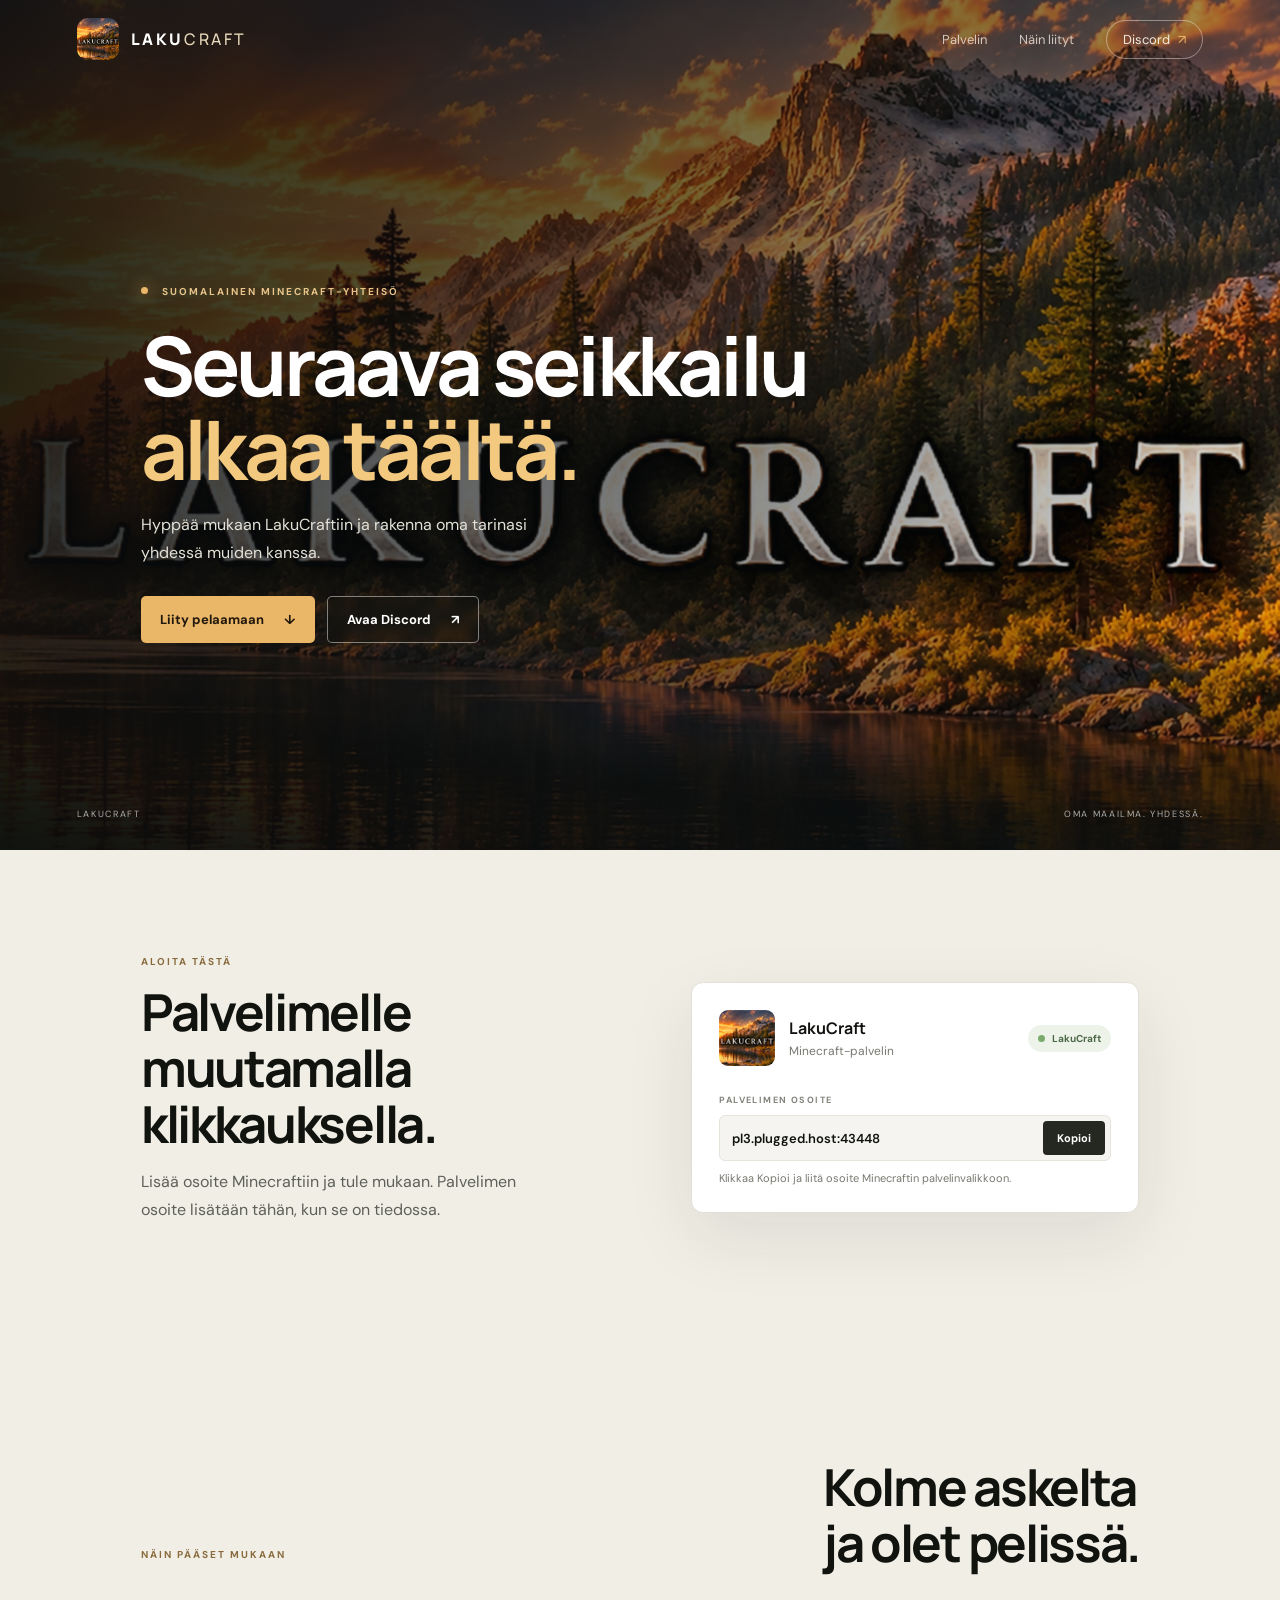
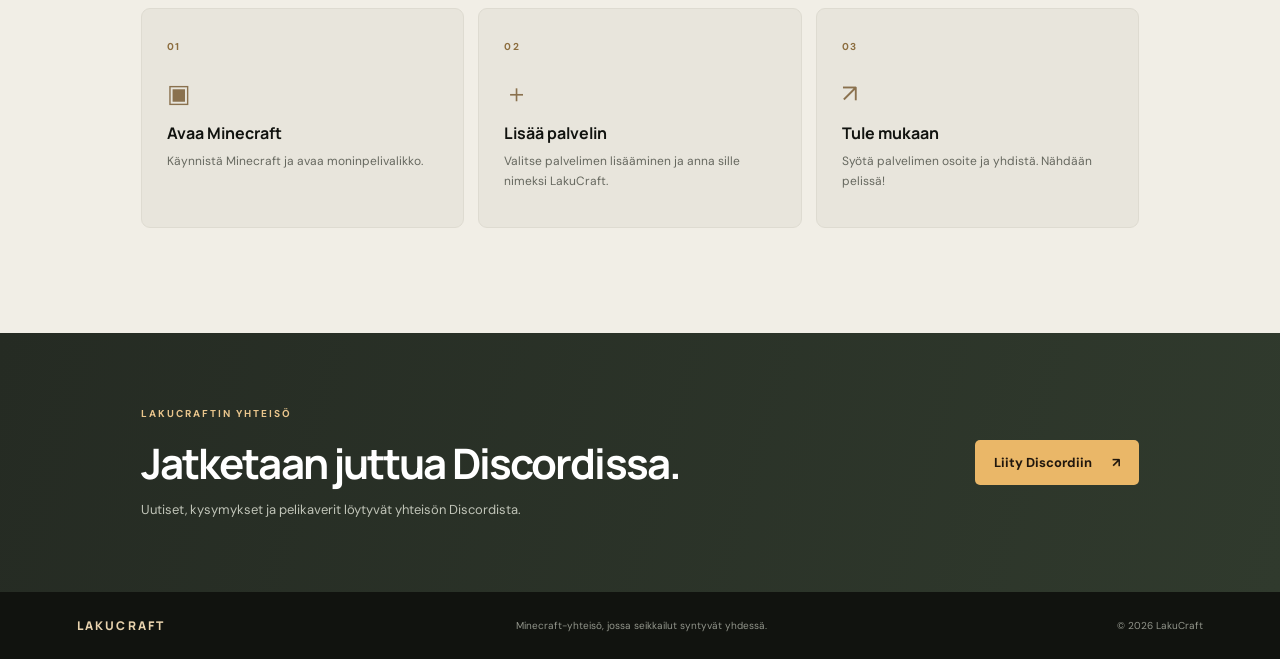
==== index.html @ 220c588b "Add files via upload" ====
<!doctype html>
<html lang="fi">
<head>
  <meta charset="utf-8">
  <meta name="viewport" content="width=device-width, initial-scale=1">
  <meta name="theme-color" content="#10120f">
  <meta name="description" content="LakuCraft — suomalainen Minecraft-yhteisö. Tule mukaan pelaamaan.">
  <title>LakuCraft — Tule mukaan</title>
  <link rel="icon" type="image/png" href="assets/server-icon.png">
  <link rel="preconnect" href="https://fonts.googleapis.com">
  <link rel="preconnect" href="https://fonts.gstatic.com" crossorigin>
  <link href="https://fonts.googleapis.com/css2?family=DM+Sans:wght@400;500;600;700&family=Manrope:wght@400;500;600;700;800&display=swap" rel="stylesheet">
  <link rel="stylesheet" href="styles.css">
</head>
<body>
  <header class="topbar">
    <a class="brand" href="#alku" aria-label="LakuCraft etusivu">
      <img src="assets/server-icon.png" alt="" width="42" height="42">
      <span>LAKU<span class="brand-light">CRAFT</span></span>
    </a>
    <nav aria-label="Päänavigaatio">
      <a href="#palvelin">Palvelin</a>
      <a href="#ohjeet">Näin liityt</a>
      <a class="nav-discord" href="https://discord.gg/cD8DBC7NC" target="_blank" rel="noopener noreferrer">Discord <span aria-hidden="true">↗</span></a>
    </nav>
  </header>

  <main>
    <section class="hero" id="alku">
      <div class="hero-image" role="img" aria-label="Auringonlasku vuoristomaisemassa"></div>
      <div class="hero-shade"></div>
      <div class="hero-content">
        <p class="eyebrow"><span class="eyebrow-dot"></span> SUOMALAINEN MINECRAFT-YHTEISÖ</p>
        <h1>Seuraava seikkailu<br><span>alkaa täältä.</span></h1>
        <p class="hero-copy">Hyppää mukaan LakuCraftiin ja rakenna oma tarinasi yhdessä muiden kanssa.</p>
        <div class="hero-actions">
          <a class="button button-primary" href="#palvelin">Liity pelaamaan <span aria-hidden="true">↓</span></a>
          <a class="button button-ghost" href="https://discord.gg/cD8DBC7NC" target="_blank" rel="noopener noreferrer">Avaa Discord <span aria-hidden="true">↗</span></a>
        </div>
      </div>
      <div class="hero-caption"><span>LAKUCRAFT</span><span>OMA MAAILMA. YHDESSÄ.</span></div>
    </section>

    <section class="join-section" id="palvelin">
      <div class="join-intro">
        <p class="eyebrow eyebrow-dark">ALOITA TÄSTÄ</p>
        <h2>Palvelimelle<br>muutamalla klikkauksella.</h2>
        <p>Lisää osoite Minecraftiin ja tule mukaan. Palvelimen osoite lisätään tähän, kun se on tiedossa.</p>
      </div>
      <div class="server-card">
        <div class="server-card-top">
          <div class="server-identity">
            <img src="assets/server-icon.png" alt="LakuCraft-kuvake" width="56" height="56">
            <div><strong>LakuCraft</strong><span>Minecraft-palvelin</span></div>
          </div>
          <span class="status-pill"><i></i> LakuCraft</span>
        </div>
        <div class="address-label">PALVELIMEN OSOITE</div>
        <div class="address-row">
          <code id="server-address">Osoite lisätään pian</code>
          <button id="copy-address" type="button" disabled aria-label="Kopioi palvelimen osoite">Kopioi</button>
        </div>
        <p class="address-note" id="address-note">Osoite julkaistaan täällä ja Discordissa.</p>
      </div>
    </section>

    <section class="steps-section" id="ohjeet">
      <div class="section-heading">
        <p class="eyebrow eyebrow-dark">NÄIN PÄÄSET MUKAAN</p>
        <h2>Kolme askelta<br>ja olet pelissä.</h2>
      </div>
      <div class="steps-grid">
        <article class="step-card"><span class="step-number">01</span><div class="step-icon" aria-hidden="true">▣</div><h3>Avaa Minecraft</h3><p>Käynnistä Minecraft ja avaa moninpelivalikko.</p></article>
        <article class="step-card"><span class="step-number">02</span><div class="step-icon" aria-hidden="true">＋</div><h3>Lisää palvelin</h3><p>Valitse palvelimen lisääminen ja anna sille nimeksi LakuCraft.</p></article>
        <article class="step-card"><span class="step-number">03</span><div class="step-icon" aria-hidden="true">↗</div><h3>Tule mukaan</h3><p>Syötä palvelimen osoite ja yhdistä. Nähdään pelissä!</p></article>
      </div>
    </section>

    <section class="discord-banner">
      <div><p class="eyebrow">LAKUCRAFTIN YHTEISÖ</p><h2>Jatketaan juttua Discordissa.</h2><p>Uutiset, kysymykset ja pelikaverit löytyvät yhteisön Discordista.</p></div>
      <a class="button button-primary" href="https://discord.gg/cD8DBC7NC" target="_blank" rel="noopener noreferrer">Liity Discordiin <span aria-hidden="true">↗</span></a>
    </section>
  </main>

  <footer><a class="footer-brand" href="#alku">LAKUCRAFT</a><span>Minecraft-yhteisö, jossa seikkailut syntyvät yhdessä.</span><span>© <span id="year"></span> LakuCraft</span></footer>
  <div class="toast" id="toast" role="status" aria-live="polite"></div>
  <script src="config.js"></script>
  <script src="script.js"></script>
</body>
</html>
---- styles.css ----
:root{color-scheme:dark;--ink:#11130f;--paper:#f1eee6;--muted:#a9aaa1;--gold:#eab768;--green:#8da77b;--line:rgba(255,255,255,.14);font-family:"DM Sans",sans-serif}*{box-sizing:border-box}html{scroll-behavior:smooth}body{margin:0;background:var(--ink);color:#fff}a{color:inherit;text-decoration:none}.topbar{height:78px;padding:0 clamp(22px,6vw,96px);display:flex;align-items:center;justify-content:space-between;position:absolute;z-index:3;inset:0 0 auto}.brand{display:flex;gap:12px;align-items:center;font:800 16px Manrope,sans-serif;letter-spacing:.16em}.brand img{border-radius:11px;object-fit:cover}.brand-light{font-weight:500;color:#e9d9bb}.topbar nav{display:flex;align-items:center;gap:32px;font-size:13px;color:#eeeae1}.topbar nav>a:not(.nav-discord){opacity:.8}.nav-discord{border:1px solid rgba(255,255,255,.4);padding:10px 16px;border-radius:999px}.nav-discord span{color:var(--gold);margin-left:5px}.hero{min-height:690px;height:min(850px,100svh);position:relative;display:flex;align-items:center;overflow:hidden}.hero-image,.hero-shade{position:absolute;inset:0}.hero-image{background:url("assets/lakucraft-sunset.png") center 48%/cover no-repeat;transform:scale(1.015)}.hero-shade{background:linear-gradient(90deg,rgba(8,11,12,.86) 0%,rgba(8,11,12,.56) 43%,rgba(8,11,12,.08) 100%),linear-gradient(0deg,rgba(8,11,12,.76) 0%,transparent 28%,rgba(8,11,12,.28) 100%)}.hero-content{position:relative;z-index:1;width:min(700px,82vw);margin:78px 0 0 clamp(26px,11vw,170px)}.eyebrow{font-size:10px;letter-spacing:.2em;font-weight:700;color:#e9c58c}.eyebrow-dot{display:inline-block;width:7px;height:7px;background:var(--gold);border-radius:50%;margin:0 10px 1px 0;box-shadow:0 0 16px var(--gold)}h1,h2,h3,p{margin-top:0}h1,h2{font-family:Manrope,sans-serif;letter-spacing:-.045em}h1{font-size:clamp(45px,7vw,82px);line-height:1.02;margin:26px 0 19px;font-weight:700}h1 span{color:#f3c980}.hero-copy{max-width:440px;color:#e4e1d7;line-height:1.75;font-size:16px}.hero-actions{display:flex;gap:12px;margin-top:29px}.button{display:inline-flex;align-items:center;gap:20px;padding:14px 19px;border-radius:5px;font-weight:700;font-size:13px;transition:transform .2s,background .2s}.button:hover{transform:translateY(-2px)}.button-primary{background:var(--gold);color:#21170d}.button-primary:hover{background:#f4ce8c}.button-ghost{border:1px solid rgba(255,255,255,.46);background:rgba(20,20,16,.18);backdrop-filter:blur(6px)}.hero-caption{position:absolute;right:clamp(22px,6vw,96px);bottom:30px;left:clamp(22px,6vw,96px);z-index:1;display:flex;justify-content:space-between;color:rgba(255,255,255,.65);font-size:9px;letter-spacing:.18em}.join-section,.steps-section{background:var(--paper);color:var(--ink);padding:105px clamp(24px,11vw,170px);display:grid;grid-template-columns:1fr 1fr;gap:8vw;align-items:center}.eyebrow-dark{color:#8a6b3e}.join-intro h2,.section-heading h2{font-size:clamp(34px,4vw,51px);line-height:1.1;margin:16px 0}.join-intro>p:last-child{max-width:390px;color:#5e605a;line-height:1.75}.server-card{background:#fff;border:1px solid #e2dfd6;border-radius:12px;padding:27px;box-shadow:0 24px 70px rgba(35,29,19,.09)}.server-card-top,.server-identity,.address-row{display:flex;align-items:center;justify-content:space-between}.server-identity{justify-content:flex-start;gap:14px}.server-identity img{border-radius:9px}.server-identity strong,.server-identity span{display:block}.server-identity strong{font:700 16px Manrope,sans-serif}.server-identity span{margin-top:4px;color:#777970;font-size:12px}.status-pill{display:flex;align-items:center;gap:7px;background:#edf3e9;color:#4d6848;padding:7px 10px;border-radius:99px;font-size:10px;font-weight:700}.status-pill i{background:#7caa6d;width:7px;height:7px;border-radius:50%}.address-label{margin:28px 0 9px;color:#82837b;font-size:9px;letter-spacing:.16em;font-weight:700}.address-row{padding:5px 5px 5px 12px;background:#f5f4f0;border:1px solid #e6e4dd;border-radius:6px;gap:8px}.address-row code{font:600 13px "DM Sans",sans-serif;overflow-wrap:anywhere}.address-row button{border:0;border-radius:4px;padding:10px 14px;background:#242820;color:#fff;font:700 11px "DM Sans",sans-serif;cursor:pointer}.address-row button:disabled{background:#d9d7d0;color:#77776f;cursor:not-allowed}.address-note{margin:10px 0 0;color:#777970;font-size:11px}.steps-section{display:block;padding-top:98px;padding-bottom:105px}.section-heading{display:flex;align-items:end;justify-content:space-between;margin-bottom:37px}.section-heading h2{margin-bottom:0}.steps-grid{display:grid;grid-template-columns:repeat(3,1fr);gap:14px}.step-card{position:relative;min-height:220px;padding:25px;background:#e8e5dc;border:1px solid #dedbd1;border-radius:9px}.step-number{font-size:10px;letter-spacing:.16em;color:#8c6d3e;font-weight:700}.step-icon{margin-top:22px;font-size:25px;color:#8a714e}.step-card h3{font:700 16px Manrope,sans-serif;margin:12px 0 8px}.step-card p{font-size:12px;line-height:1.65;color:#66685f;margin-bottom:0}.discord-banner{padding:74px clamp(24px,11vw,170px);display:flex;align-items:center;justify-content:space-between;gap:30px;background:linear-gradient(105deg,#252b23,#303a2d)}.discord-banner h2{font-size:clamp(27px,3.5vw,42px);margin:14px 0 9px}.discord-banner p:last-child{color:#c0c4b8;font-size:13px;margin:0}.discord-banner .button{flex-shrink:0}footer{padding:25px clamp(22px,6vw,96px);display:flex;align-items:center;justify-content:space-between;gap:18px;color:#92958b;font-size:10px}.footer-brand{font:800 12px Manrope,sans-serif;letter-spacing:.18em;color:#e8d2ad}.toast{position:fixed;z-index:5;bottom:22px;left:50%;transform:translate(-50%,20px);background:#f2c77e;color:#21170d;border-radius:6px;padding:12px 18px;font-size:12px;font-weight:700;opacity:0;pointer-events:none;transition:all .22s}.toast.visible{opacity:1;transform:translate(-50%,0)}
@media(max-width:760px){.topbar{height:68px}.topbar nav{gap:14px}.topbar nav>a:not(.nav-discord){display:none}.hero{height:720px;min-height:620px}.hero-image{background-position:58% center}.hero-shade{background:linear-gradient(90deg,rgba(8,11,12,.76),rgba(8,11,12,.22)),linear-gradient(0deg,rgba(8,11,12,.72),transparent 45%)}.hero-content{margin:65px 24px 0;width:auto}.hero-copy{font-size:14px}.hero-caption{font-size:8px}.join-section{grid-template-columns:1fr;padding:75px 23px;gap:30px}.server-card{padding:20px}.steps-section{padding:74px 23px}.section-heading{display:block}.section-heading h2{margin-bottom:25px}.steps-grid{grid-template-columns:1fr}.step-card{min-height:175px}.step-icon{margin-top:14px}.discord-banner{align-items:flex-start;flex-direction:column;padding:56px 24px}.discord-banner .button{margin-top:4px}footer{flex-wrap:wrap;padding:22px 24px}footer>span:nth-child(2){order:3;width:100%}}
@media(prefers-reduced-motion:reduce){html{scroll-behavior:auto}*,*::before,*::after{transition:none!important}}
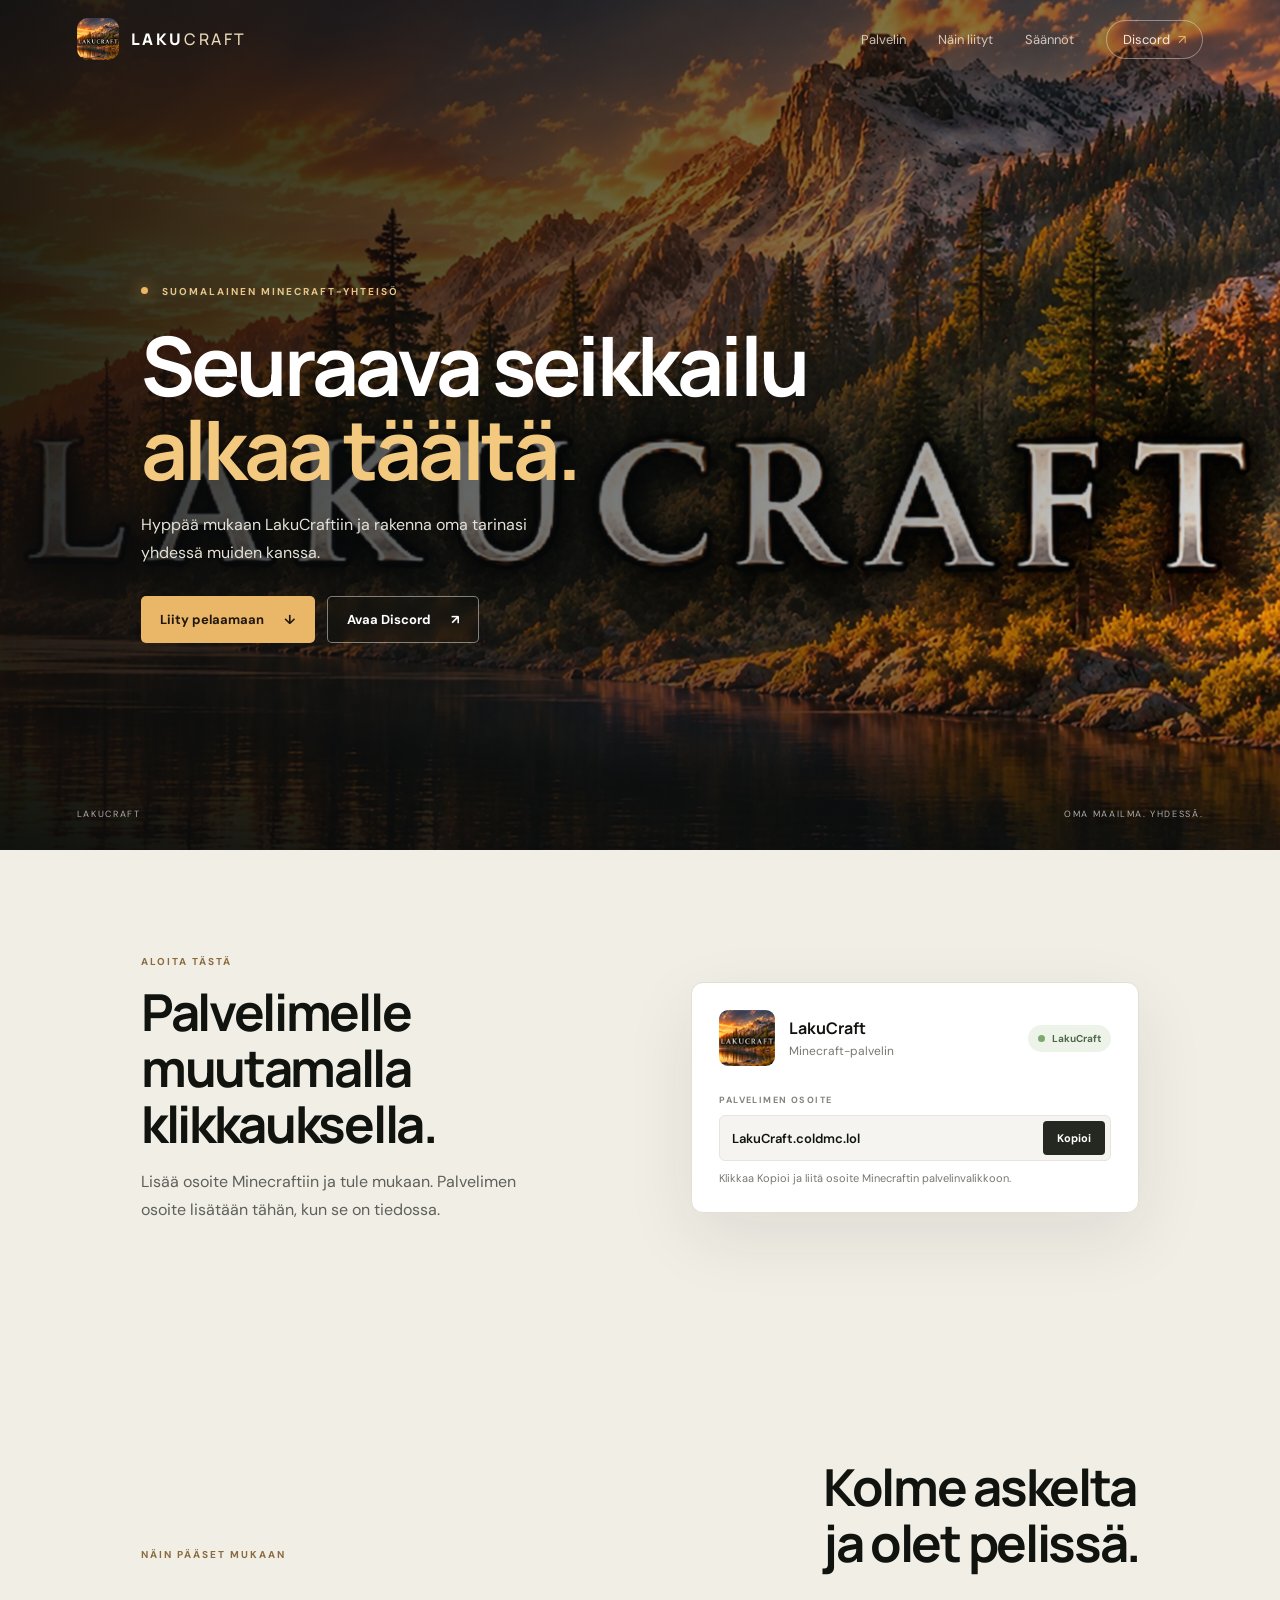
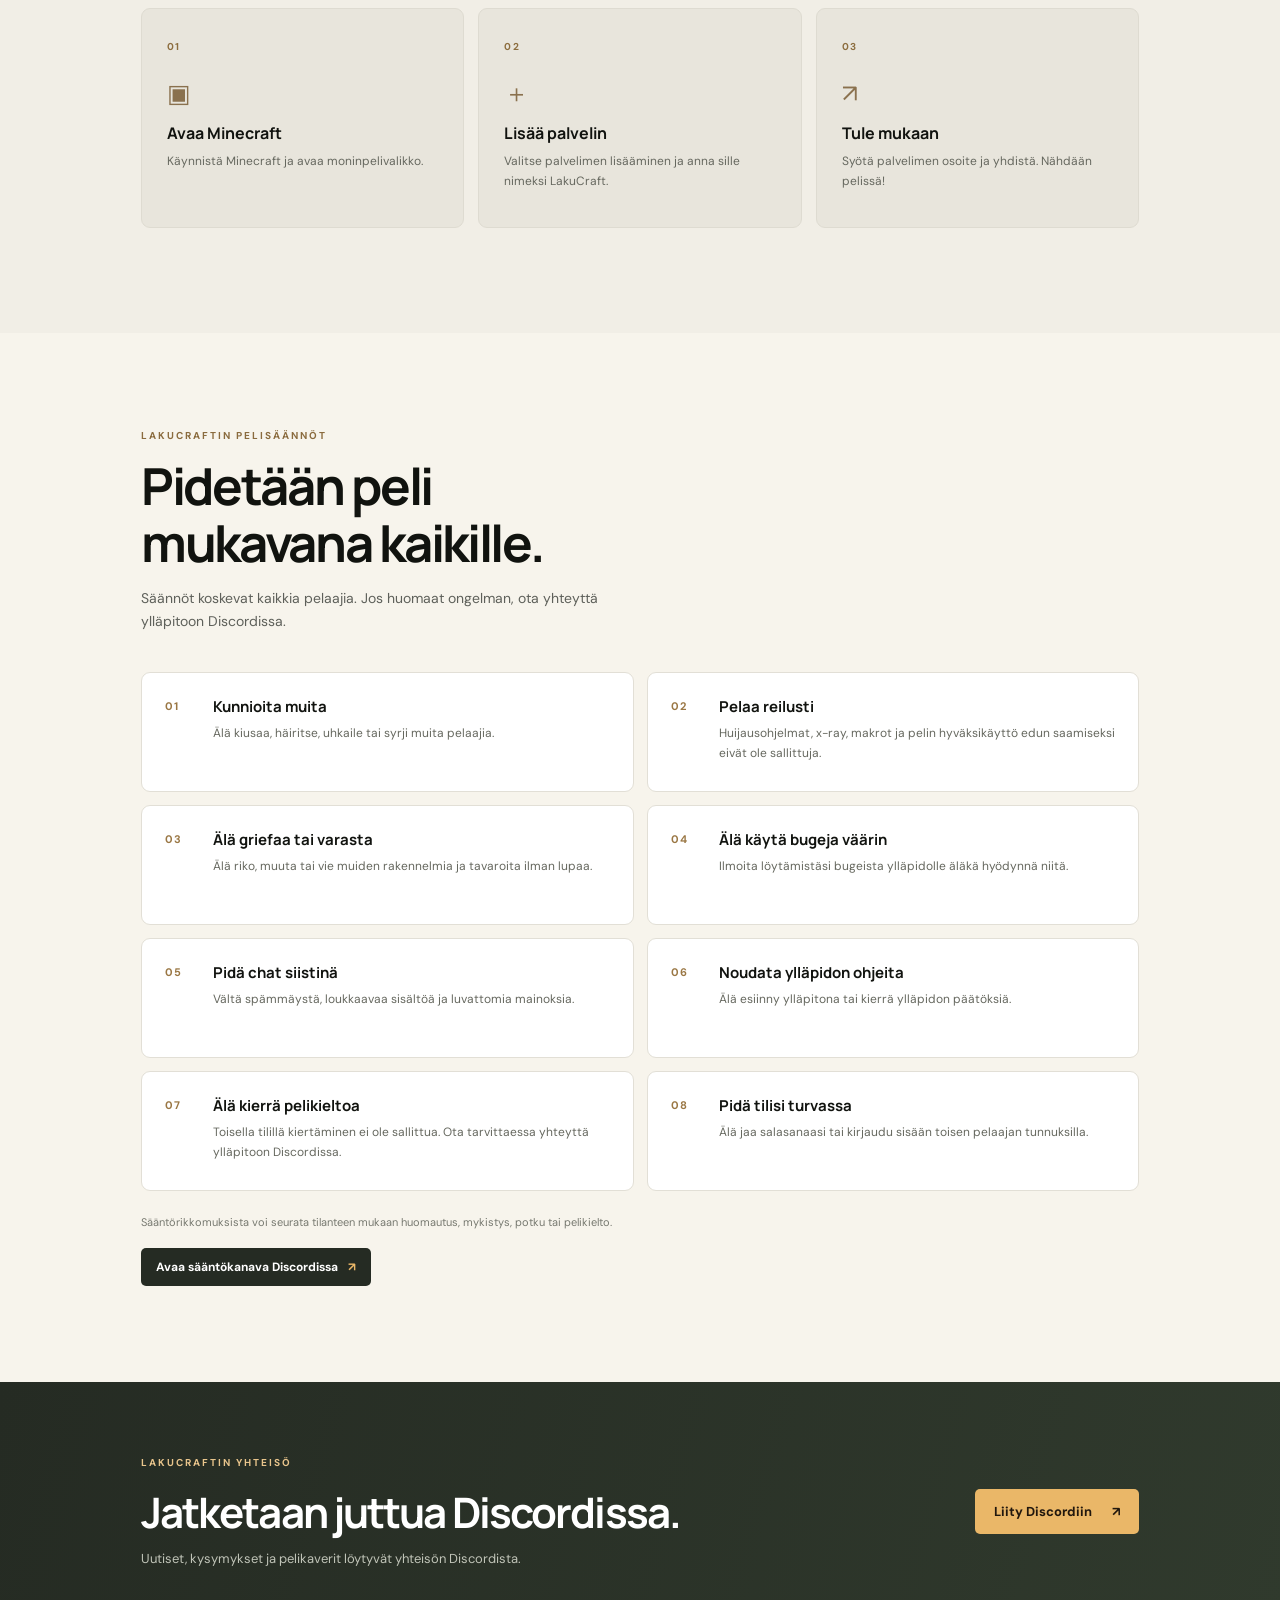
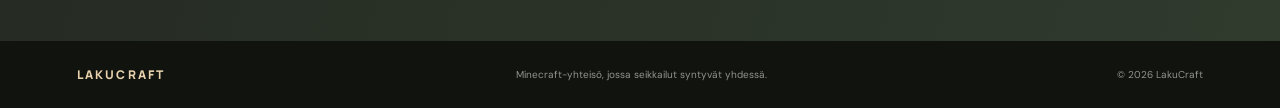
==== commit 519841bf: "Add files via upload" ====
--- a/index.html
+++ b/index.html
@@ -21,6 +21,7 @@
     <nav aria-label="Päänavigaatio">
       <a href="#palvelin">Palvelin</a>
       <a href="#ohjeet">Näin liityt</a>
+      <a href="#saannot">Säännöt</a>
       <a class="nav-discord" href="https://discord.gg/cD8DBC7NC" target="_blank" rel="noopener noreferrer">Discord <span aria-hidden="true">↗</span></a>
     </nav>
   </header>
@@ -76,6 +77,26 @@
       </div>
     </section>
 
+    <section class="rules-section" id="saannot">
+      <div class="rules-heading">
+        <p class="eyebrow eyebrow-dark">LAKUCRAFTIN PELISÄÄNNÖT</p>
+        <h2>Pidetään peli<br>mukavana kaikille.</h2>
+        <p>Säännöt koskevat kaikkia pelaajia. Jos huomaat ongelman, ota yhteyttä ylläpitoon Discordissa.</p>
+      </div>
+      <div class="rules-grid">
+        <article class="rule-card"><span>01</span><div><h3>Kunnioita muita</h3><p>Älä kiusaa, häiritse, uhkaile tai syrji muita pelaajia.</p></div></article>
+        <article class="rule-card"><span>02</span><div><h3>Pelaa reilusti</h3><p>Huijausohjelmat, x-ray, makrot ja pelin hyväksikäyttö edun saamiseksi eivät ole sallittuja.</p></div></article>
+        <article class="rule-card"><span>03</span><div><h3>Älä griefaa tai varasta</h3><p>Älä riko, muuta tai vie muiden rakennelmia ja tavaroita ilman lupaa.</p></div></article>
+        <article class="rule-card"><span>04</span><div><h3>Älä käytä bugeja väärin</h3><p>Ilmoita löytämistäsi bugeista ylläpidolle äläkä hyödynnä niitä.</p></div></article>
+        <article class="rule-card"><span>05</span><div><h3>Pidä chat siistinä</h3><p>Vältä spämmäystä, loukkaavaa sisältöä ja luvattomia mainoksia.</p></div></article>
+        <article class="rule-card"><span>06</span><div><h3>Noudata ylläpidon ohjeita</h3><p>Älä esiinny ylläpitona tai kierrä ylläpidon päätöksiä.</p></div></article>
+        <article class="rule-card"><span>07</span><div><h3>Älä kierrä pelikieltoa</h3><p>Toisella tilillä kiertäminen ei ole sallittua. Ota tarvittaessa yhteyttä ylläpitoon Discordissa.</p></div></article>
+        <article class="rule-card"><span>08</span><div><h3>Pidä tilisi turvassa</h3><p>Älä jaa salasanaasi tai kirjaudu sisään toisen pelaajan tunnuksilla.</p></div></article>
+      </div>
+      <p class="rules-note">Sääntörikkomuksista voi seurata tilanteen mukaan huomautus, mykistys, potku tai pelikielto.</p>
+      <a class="rules-discord-link" href="https://discord.com/channels/1528156730553532507/1528159563696836779" target="_blank" rel="noopener noreferrer">Avaa sääntökanava Discordissa <span aria-hidden="true">↗</span></a>
+    </section>
+
     <section class="discord-banner">
       <div><p class="eyebrow">LAKUCRAFTIN YHTEISÖ</p><h2>Jatketaan juttua Discordissa.</h2><p>Uutiset, kysymykset ja pelikaverit löytyvät yhteisön Discordista.</p></div>
       <a class="button button-primary" href="https://discord.gg/cD8DBC7NC" target="_blank" rel="noopener noreferrer">Liity Discordiin <span aria-hidden="true">↗</span></a>
--- a/styles.css
+++ b/styles.css
@@ -1,3 +1,5 @@
 :root{color-scheme:dark;--ink:#11130f;--paper:#f1eee6;--muted:#a9aaa1;--gold:#eab768;--green:#8da77b;--line:rgba(255,255,255,.14);font-family:"DM Sans",sans-serif}*{box-sizing:border-box}html{scroll-behavior:smooth}body{margin:0;background:var(--ink);color:#fff}a{color:inherit;text-decoration:none}.topbar{height:78px;padding:0 clamp(22px,6vw,96px);display:flex;align-items:center;justify-content:space-between;position:absolute;z-index:3;inset:0 0 auto}.brand{display:flex;gap:12px;align-items:center;font:800 16px Manrope,sans-serif;letter-spacing:.16em}.brand img{border-radius:11px;object-fit:cover}.brand-light{font-weight:500;color:#e9d9bb}.topbar nav{display:flex;align-items:center;gap:32px;font-size:13px;color:#eeeae1}.topbar nav>a:not(.nav-discord){opacity:.8}.nav-discord{border:1px solid rgba(255,255,255,.4);padding:10px 16px;border-radius:999px}.nav-discord span{color:var(--gold);margin-left:5px}.hero{min-height:690px;height:min(850px,100svh);position:relative;display:flex;align-items:center;overflow:hidden}.hero-image,.hero-shade{position:absolute;inset:0}.hero-image{background:url("assets/lakucraft-sunset.png") center 48%/cover no-repeat;transform:scale(1.015)}.hero-shade{background:linear-gradient(90deg,rgba(8,11,12,.86) 0%,rgba(8,11,12,.56) 43%,rgba(8,11,12,.08) 100%),linear-gradient(0deg,rgba(8,11,12,.76) 0%,transparent 28%,rgba(8,11,12,.28) 100%)}.hero-content{position:relative;z-index:1;width:min(700px,82vw);margin:78px 0 0 clamp(26px,11vw,170px)}.eyebrow{font-size:10px;letter-spacing:.2em;font-weight:700;color:#e9c58c}.eyebrow-dot{display:inline-block;width:7px;height:7px;background:var(--gold);border-radius:50%;margin:0 10px 1px 0;box-shadow:0 0 16px var(--gold)}h1,h2,h3,p{margin-top:0}h1,h2{font-family:Manrope,sans-serif;letter-spacing:-.045em}h1{font-size:clamp(45px,7vw,82px);line-height:1.02;margin:26px 0 19px;font-weight:700}h1 span{color:#f3c980}.hero-copy{max-width:440px;color:#e4e1d7;line-height:1.75;font-size:16px}.hero-actions{display:flex;gap:12px;margin-top:29px}.button{display:inline-flex;align-items:center;gap:20px;padding:14px 19px;border-radius:5px;font-weight:700;font-size:13px;transition:transform .2s,background .2s}.button:hover{transform:translateY(-2px)}.button-primary{background:var(--gold);color:#21170d}.button-primary:hover{background:#f4ce8c}.button-ghost{border:1px solid rgba(255,255,255,.46);background:rgba(20,20,16,.18);backdrop-filter:blur(6px)}.hero-caption{position:absolute;right:clamp(22px,6vw,96px);bottom:30px;left:clamp(22px,6vw,96px);z-index:1;display:flex;justify-content:space-between;color:rgba(255,255,255,.65);font-size:9px;letter-spacing:.18em}.join-section,.steps-section{background:var(--paper);color:var(--ink);padding:105px clamp(24px,11vw,170px);display:grid;grid-template-columns:1fr 1fr;gap:8vw;align-items:center}.eyebrow-dark{color:#8a6b3e}.join-intro h2,.section-heading h2{font-size:clamp(34px,4vw,51px);line-height:1.1;margin:16px 0}.join-intro>p:last-child{max-width:390px;color:#5e605a;line-height:1.75}.server-card{background:#fff;border:1px solid #e2dfd6;border-radius:12px;padding:27px;box-shadow:0 24px 70px rgba(35,29,19,.09)}.server-card-top,.server-identity,.address-row{display:flex;align-items:center;justify-content:space-between}.server-identity{justify-content:flex-start;gap:14px}.server-identity img{border-radius:9px}.server-identity strong,.server-identity span{display:block}.server-identity strong{font:700 16px Manrope,sans-serif}.server-identity span{margin-top:4px;color:#777970;font-size:12px}.status-pill{display:flex;align-items:center;gap:7px;background:#edf3e9;color:#4d6848;padding:7px 10px;border-radius:99px;font-size:10px;font-weight:700}.status-pill i{background:#7caa6d;width:7px;height:7px;border-radius:50%}.address-label{margin:28px 0 9px;color:#82837b;font-size:9px;letter-spacing:.16em;font-weight:700}.address-row{padding:5px 5px 5px 12px;background:#f5f4f0;border:1px solid #e6e4dd;border-radius:6px;gap:8px}.address-row code{font:600 13px "DM Sans",sans-serif;overflow-wrap:anywhere}.address-row button{border:0;border-radius:4px;padding:10px 14px;background:#242820;color:#fff;font:700 11px "DM Sans",sans-serif;cursor:pointer}.address-row button:disabled{background:#d9d7d0;color:#77776f;cursor:not-allowed}.address-note{margin:10px 0 0;color:#777970;font-size:11px}.steps-section{display:block;padding-top:98px;padding-bottom:105px}.section-heading{display:flex;align-items:end;justify-content:space-between;margin-bottom:37px}.section-heading h2{margin-bottom:0}.steps-grid{display:grid;grid-template-columns:repeat(3,1fr);gap:14px}.step-card{position:relative;min-height:220px;padding:25px;background:#e8e5dc;border:1px solid #dedbd1;border-radius:9px}.step-number{font-size:10px;letter-spacing:.16em;color:#8c6d3e;font-weight:700}.step-icon{margin-top:22px;font-size:25px;color:#8a714e}.step-card h3{font:700 16px Manrope,sans-serif;margin:12px 0 8px}.step-card p{font-size:12px;line-height:1.65;color:#66685f;margin-bottom:0}.discord-banner{padding:74px clamp(24px,11vw,170px);display:flex;align-items:center;justify-content:space-between;gap:30px;background:linear-gradient(105deg,#252b23,#303a2d)}.discord-banner h2{font-size:clamp(27px,3.5vw,42px);margin:14px 0 9px}.discord-banner p:last-child{color:#c0c4b8;font-size:13px;margin:0}.discord-banner .button{flex-shrink:0}footer{padding:25px clamp(22px,6vw,96px);display:flex;align-items:center;justify-content:space-between;gap:18px;color:#92958b;font-size:10px}.footer-brand{font:800 12px Manrope,sans-serif;letter-spacing:.18em;color:#e8d2ad}.toast{position:fixed;z-index:5;bottom:22px;left:50%;transform:translate(-50%,20px);background:#f2c77e;color:#21170d;border-radius:6px;padding:12px 18px;font-size:12px;font-weight:700;opacity:0;pointer-events:none;transition:all .22s}.toast.visible{opacity:1;transform:translate(-50%,0)}
 @media(max-width:760px){.topbar{height:68px}.topbar nav{gap:14px}.topbar nav>a:not(.nav-discord){display:none}.hero{height:720px;min-height:620px}.hero-image{background-position:58% center}.hero-shade{background:linear-gradient(90deg,rgba(8,11,12,.76),rgba(8,11,12,.22)),linear-gradient(0deg,rgba(8,11,12,.72),transparent 45%)}.hero-content{margin:65px 24px 0;width:auto}.hero-copy{font-size:14px}.hero-caption{font-size:8px}.join-section{grid-template-columns:1fr;padding:75px 23px;gap:30px}.server-card{padding:20px}.steps-section{padding:74px 23px}.section-heading{display:block}.section-heading h2{margin-bottom:25px}.steps-grid{grid-template-columns:1fr}.step-card{min-height:175px}.step-icon{margin-top:14px}.discord-banner{align-items:flex-start;flex-direction:column;padding:56px 24px}.discord-banner .button{margin-top:4px}footer{flex-wrap:wrap;padding:22px 24px}footer>span:nth-child(2){order:3;width:100%}}
 @media(prefers-reduced-motion:reduce){html{scroll-behavior:auto}*,*::before,*::after{transition:none!important}}
+.rules-section{background:#f7f4ec;color:var(--ink);padding:96px clamp(24px,11vw,170px)}.rules-heading{max-width:620px;margin-bottom:38px}.rules-heading h2{font-size:clamp(34px,4vw,51px);line-height:1.1;margin:16px 0}.rules-heading>p:last-child{max-width:480px;color:#5e605a;line-height:1.7;font-size:14px}.rules-grid{display:grid;grid-template-columns:repeat(2,minmax(0,1fr));gap:13px}.rule-card{display:flex;gap:18px;min-height:120px;padding:23px;background:#fff;border:1px solid #e2dfd6;border-radius:9px}.rule-card>span{flex:0 0 30px;color:#9a7744;font-size:11px;font-weight:700;letter-spacing:.12em;padding-top:3px}.rule-card h3{font:700 15px Manrope,sans-serif;margin:0 0 7px}.rule-card p{font-size:12px;line-height:1.65;color:#66685f;margin:0}.rules-note{margin:23px 0 0;color:#777970;font-size:11px;line-height:1.6}.rules-discord-link{display:inline-flex;align-items:center;gap:10px;margin-top:16px;padding:11px 15px;border-radius:5px;background:#252b23;color:#fff;font-size:12px;font-weight:700}.rules-discord-link:hover{background:#394632}.rules-discord-link span{color:var(--gold)}
+@media(max-width:760px){.rules-section{padding:74px 23px}.rules-grid{grid-template-columns:1fr}.rule-card{min-height:0;padding:20px}.topbar nav>a[href="#saannot"]{display:inline-flex}}
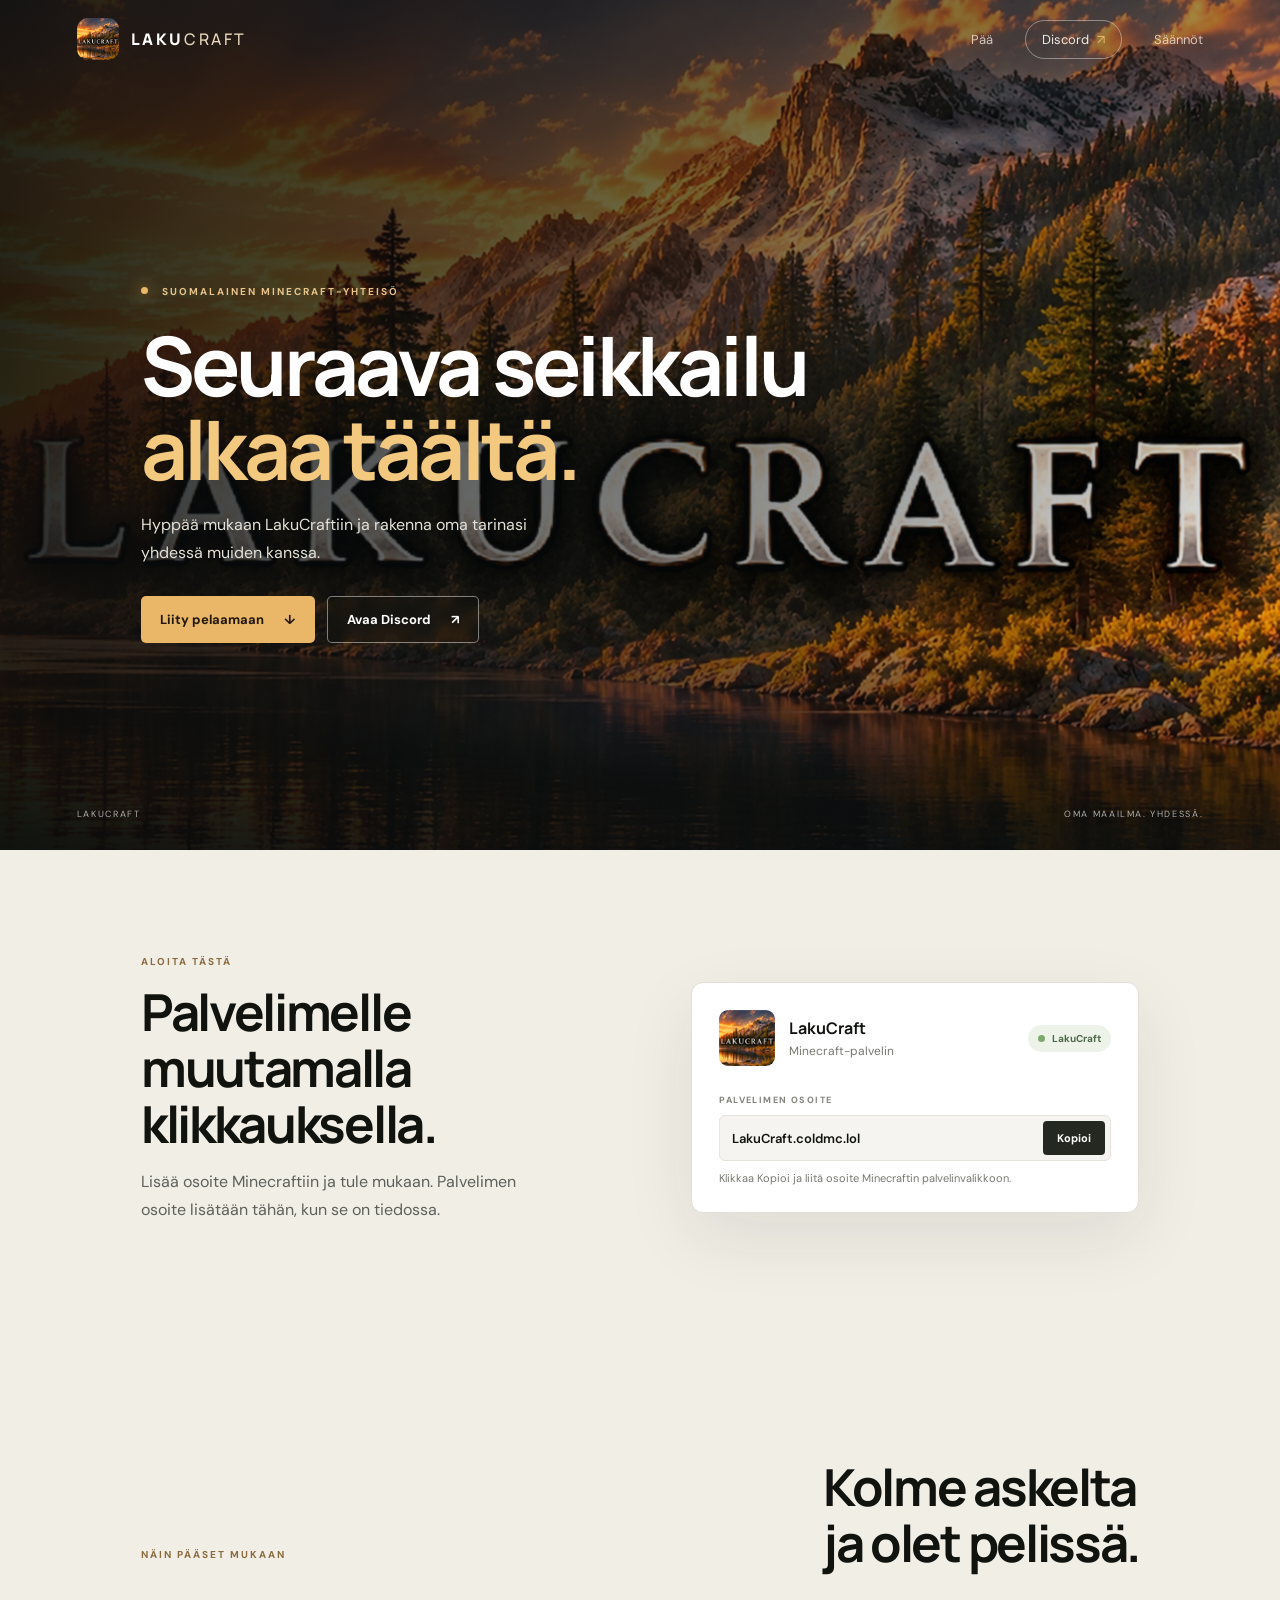
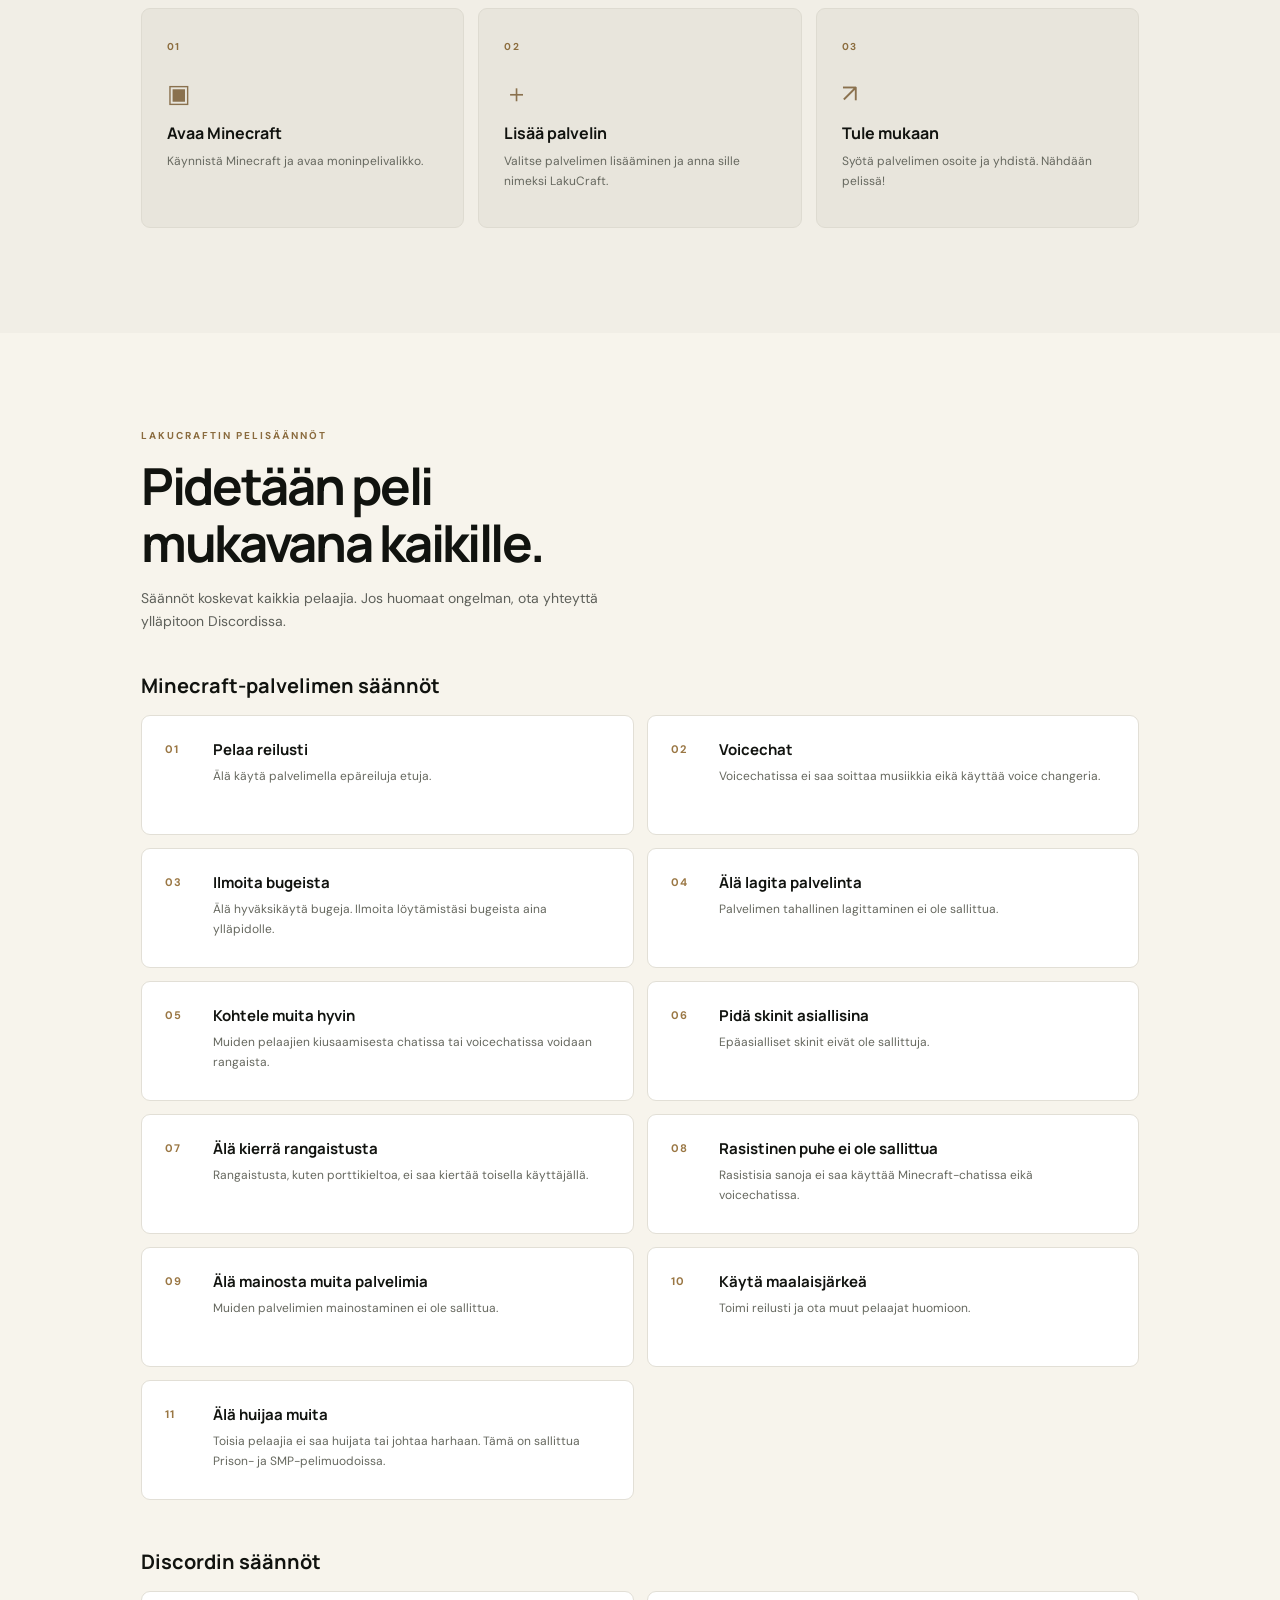
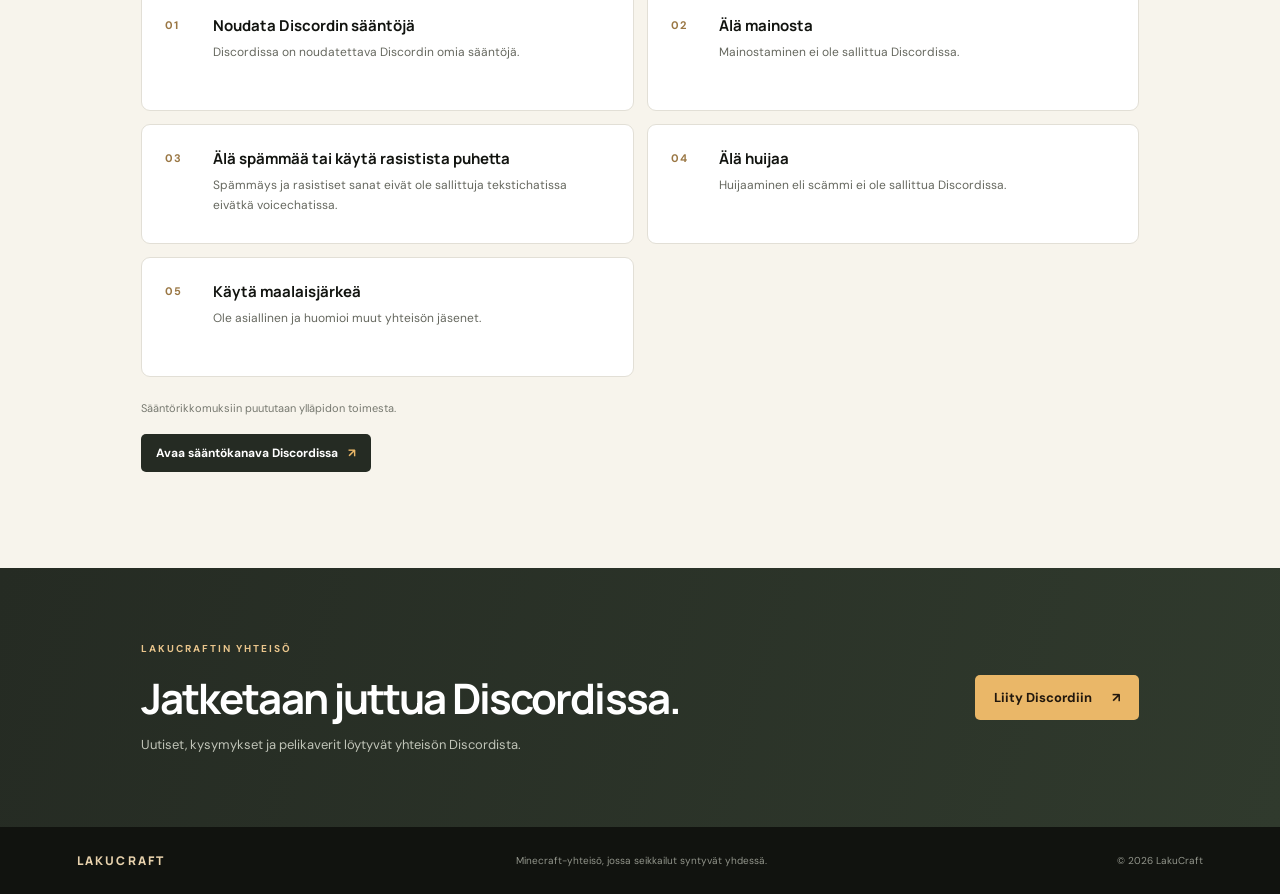
==== commit 314e42df: "Add files via upload" ====
--- a/index.html
+++ b/index.html
@@ -19,10 +19,9 @@
       <span>LAKU<span class="brand-light">CRAFT</span></span>
     </a>
     <nav aria-label="Päänavigaatio">
-      <a href="#palvelin">Palvelin</a>
-      <a href="#ohjeet">Näin liityt</a>
+      <a href="#alku">Pää</a>
+      <a class="nav-discord" href="https://discord.gg/cD8DBC7NC" target="_blank" rel="noopener noreferrer">Discord <span aria-hidden="true">↗</span></a>
       <a href="#saannot">Säännöt</a>
-      <a class="nav-discord" href="https://discord.gg/cD8DBC7NC" target="_blank" rel="noopener noreferrer">Discord <span aria-hidden="true">↗</span></a>
     </nav>
   </header>
 
@@ -83,17 +82,29 @@
         <h2>Pidetään peli<br>mukavana kaikille.</h2>
         <p>Säännöt koskevat kaikkia pelaajia. Jos huomaat ongelman, ota yhteyttä ylläpitoon Discordissa.</p>
       </div>
+      <h3 class="rules-category-title">Minecraft-palvelimen säännöt</h3>
       <div class="rules-grid">
-        <article class="rule-card"><span>01</span><div><h3>Kunnioita muita</h3><p>Älä kiusaa, häiritse, uhkaile tai syrji muita pelaajia.</p></div></article>
-        <article class="rule-card"><span>02</span><div><h3>Pelaa reilusti</h3><p>Huijausohjelmat, x-ray, makrot ja pelin hyväksikäyttö edun saamiseksi eivät ole sallittuja.</p></div></article>
-        <article class="rule-card"><span>03</span><div><h3>Älä griefaa tai varasta</h3><p>Älä riko, muuta tai vie muiden rakennelmia ja tavaroita ilman lupaa.</p></div></article>
-        <article class="rule-card"><span>04</span><div><h3>Älä käytä bugeja väärin</h3><p>Ilmoita löytämistäsi bugeista ylläpidolle äläkä hyödynnä niitä.</p></div></article>
-        <article class="rule-card"><span>05</span><div><h3>Pidä chat siistinä</h3><p>Vältä spämmäystä, loukkaavaa sisältöä ja luvattomia mainoksia.</p></div></article>
-        <article class="rule-card"><span>06</span><div><h3>Noudata ylläpidon ohjeita</h3><p>Älä esiinny ylläpitona tai kierrä ylläpidon päätöksiä.</p></div></article>
-        <article class="rule-card"><span>07</span><div><h3>Älä kierrä pelikieltoa</h3><p>Toisella tilillä kiertäminen ei ole sallittua. Ota tarvittaessa yhteyttä ylläpitoon Discordissa.</p></div></article>
-        <article class="rule-card"><span>08</span><div><h3>Pidä tilisi turvassa</h3><p>Älä jaa salasanaasi tai kirjaudu sisään toisen pelaajan tunnuksilla.</p></div></article>
+        <article class="rule-card"><span>01</span><div><h3>Pelaa reilusti</h3><p>Älä käytä palvelimella epäreiluja etuja.</p></div></article>
+        <article class="rule-card"><span>02</span><div><h3>Voicechat</h3><p>Voicechatissa ei saa soittaa musiikkia eikä käyttää voice changeria.</p></div></article>
+        <article class="rule-card"><span>03</span><div><h3>Ilmoita bugeista</h3><p>Älä hyväksikäytä bugeja. Ilmoita löytämistäsi bugeista aina ylläpidolle.</p></div></article>
+        <article class="rule-card"><span>04</span><div><h3>Älä lagita palvelinta</h3><p>Palvelimen tahallinen lagittaminen ei ole sallittua.</p></div></article>
+        <article class="rule-card"><span>05</span><div><h3>Kohtele muita hyvin</h3><p>Muiden pelaajien kiusaamisesta chatissa tai voicechatissa voidaan rangaista.</p></div></article>
+        <article class="rule-card"><span>06</span><div><h3>Pidä skinit asiallisina</h3><p>Epäasialliset skinit eivät ole sallittuja.</p></div></article>
+        <article class="rule-card"><span>07</span><div><h3>Älä kierrä rangaistusta</h3><p>Rangaistusta, kuten porttikieltoa, ei saa kiertää toisella käyttäjällä.</p></div></article>
+        <article class="rule-card"><span>08</span><div><h3>Rasistinen puhe ei ole sallittua</h3><p>Rasistisia sanoja ei saa käyttää Minecraft-chatissa eikä voicechatissa.</p></div></article>
+        <article class="rule-card"><span>09</span><div><h3>Älä mainosta muita palvelimia</h3><p>Muiden palvelimien mainostaminen ei ole sallittua.</p></div></article>
+        <article class="rule-card"><span>10</span><div><h3>Käytä maalaisjärkeä</h3><p>Toimi reilusti ja ota muut pelaajat huomioon.</p></div></article>
+        <article class="rule-card"><span>11</span><div><h3>Älä huijaa muita</h3><p>Toisia pelaajia ei saa huijata tai johtaa harhaan. Tämä on sallittua Prison- ja SMP-pelimuodoissa.</p></div></article>
       </div>
-      <p class="rules-note">Sääntörikkomuksista voi seurata tilanteen mukaan huomautus, mykistys, potku tai pelikielto.</p>
+      <h3 class="rules-category-title rules-category-discord">Discordin säännöt</h3>
+      <div class="rules-grid">
+        <article class="rule-card"><span>01</span><div><h3>Noudata Discordin sääntöjä</h3><p>Discordissa on noudatettava Discordin omia sääntöjä.</p></div></article>
+        <article class="rule-card"><span>02</span><div><h3>Älä mainosta</h3><p>Mainostaminen ei ole sallittua Discordissa.</p></div></article>
+        <article class="rule-card"><span>03</span><div><h3>Älä spämmää tai käytä rasistista puhetta</h3><p>Spämmäys ja rasistiset sanat eivät ole sallittuja tekstichatissa eivätkä voicechatissa.</p></div></article>
+        <article class="rule-card"><span>04</span><div><h3>Älä huijaa</h3><p>Huijaaminen eli scämmi ei ole sallittua Discordissa.</p></div></article>
+        <article class="rule-card"><span>05</span><div><h3>Käytä maalaisjärkeä</h3><p>Ole asiallinen ja huomioi muut yhteisön jäsenet.</p></div></article>
+      </div>
+      <p class="rules-note">Sääntörikkomuksiin puututaan ylläpidon toimesta.</p>
       <a class="rules-discord-link" href="https://discord.com/channels/1528156730553532507/1528159563696836779" target="_blank" rel="noopener noreferrer">Avaa sääntökanava Discordissa <span aria-hidden="true">↗</span></a>
     </section>
 
--- a/styles.css
+++ b/styles.css
@@ -1,5 +1,5 @@
 :root{color-scheme:dark;--ink:#11130f;--paper:#f1eee6;--muted:#a9aaa1;--gold:#eab768;--green:#8da77b;--line:rgba(255,255,255,.14);font-family:"DM Sans",sans-serif}*{box-sizing:border-box}html{scroll-behavior:smooth}body{margin:0;background:var(--ink);color:#fff}a{color:inherit;text-decoration:none}.topbar{height:78px;padding:0 clamp(22px,6vw,96px);display:flex;align-items:center;justify-content:space-between;position:absolute;z-index:3;inset:0 0 auto}.brand{display:flex;gap:12px;align-items:center;font:800 16px Manrope,sans-serif;letter-spacing:.16em}.brand img{border-radius:11px;object-fit:cover}.brand-light{font-weight:500;color:#e9d9bb}.topbar nav{display:flex;align-items:center;gap:32px;font-size:13px;color:#eeeae1}.topbar nav>a:not(.nav-discord){opacity:.8}.nav-discord{border:1px solid rgba(255,255,255,.4);padding:10px 16px;border-radius:999px}.nav-discord span{color:var(--gold);margin-left:5px}.hero{min-height:690px;height:min(850px,100svh);position:relative;display:flex;align-items:center;overflow:hidden}.hero-image,.hero-shade{position:absolute;inset:0}.hero-image{background:url("assets/lakucraft-sunset.png") center 48%/cover no-repeat;transform:scale(1.015)}.hero-shade{background:linear-gradient(90deg,rgba(8,11,12,.86) 0%,rgba(8,11,12,.56) 43%,rgba(8,11,12,.08) 100%),linear-gradient(0deg,rgba(8,11,12,.76) 0%,transparent 28%,rgba(8,11,12,.28) 100%)}.hero-content{position:relative;z-index:1;width:min(700px,82vw);margin:78px 0 0 clamp(26px,11vw,170px)}.eyebrow{font-size:10px;letter-spacing:.2em;font-weight:700;color:#e9c58c}.eyebrow-dot{display:inline-block;width:7px;height:7px;background:var(--gold);border-radius:50%;margin:0 10px 1px 0;box-shadow:0 0 16px var(--gold)}h1,h2,h3,p{margin-top:0}h1,h2{font-family:Manrope,sans-serif;letter-spacing:-.045em}h1{font-size:clamp(45px,7vw,82px);line-height:1.02;margin:26px 0 19px;font-weight:700}h1 span{color:#f3c980}.hero-copy{max-width:440px;color:#e4e1d7;line-height:1.75;font-size:16px}.hero-actions{display:flex;gap:12px;margin-top:29px}.button{display:inline-flex;align-items:center;gap:20px;padding:14px 19px;border-radius:5px;font-weight:700;font-size:13px;transition:transform .2s,background .2s}.button:hover{transform:translateY(-2px)}.button-primary{background:var(--gold);color:#21170d}.button-primary:hover{background:#f4ce8c}.button-ghost{border:1px solid rgba(255,255,255,.46);background:rgba(20,20,16,.18);backdrop-filter:blur(6px)}.hero-caption{position:absolute;right:clamp(22px,6vw,96px);bottom:30px;left:clamp(22px,6vw,96px);z-index:1;display:flex;justify-content:space-between;color:rgba(255,255,255,.65);font-size:9px;letter-spacing:.18em}.join-section,.steps-section{background:var(--paper);color:var(--ink);padding:105px clamp(24px,11vw,170px);display:grid;grid-template-columns:1fr 1fr;gap:8vw;align-items:center}.eyebrow-dark{color:#8a6b3e}.join-intro h2,.section-heading h2{font-size:clamp(34px,4vw,51px);line-height:1.1;margin:16px 0}.join-intro>p:last-child{max-width:390px;color:#5e605a;line-height:1.75}.server-card{background:#fff;border:1px solid #e2dfd6;border-radius:12px;padding:27px;box-shadow:0 24px 70px rgba(35,29,19,.09)}.server-card-top,.server-identity,.address-row{display:flex;align-items:center;justify-content:space-between}.server-identity{justify-content:flex-start;gap:14px}.server-identity img{border-radius:9px}.server-identity strong,.server-identity span{display:block}.server-identity strong{font:700 16px Manrope,sans-serif}.server-identity span{margin-top:4px;color:#777970;font-size:12px}.status-pill{display:flex;align-items:center;gap:7px;background:#edf3e9;color:#4d6848;padding:7px 10px;border-radius:99px;font-size:10px;font-weight:700}.status-pill i{background:#7caa6d;width:7px;height:7px;border-radius:50%}.address-label{margin:28px 0 9px;color:#82837b;font-size:9px;letter-spacing:.16em;font-weight:700}.address-row{padding:5px 5px 5px 12px;background:#f5f4f0;border:1px solid #e6e4dd;border-radius:6px;gap:8px}.address-row code{font:600 13px "DM Sans",sans-serif;overflow-wrap:anywhere}.address-row button{border:0;border-radius:4px;padding:10px 14px;background:#242820;color:#fff;font:700 11px "DM Sans",sans-serif;cursor:pointer}.address-row button:disabled{background:#d9d7d0;color:#77776f;cursor:not-allowed}.address-note{margin:10px 0 0;color:#777970;font-size:11px}.steps-section{display:block;padding-top:98px;padding-bottom:105px}.section-heading{display:flex;align-items:end;justify-content:space-between;margin-bottom:37px}.section-heading h2{margin-bottom:0}.steps-grid{display:grid;grid-template-columns:repeat(3,1fr);gap:14px}.step-card{position:relative;min-height:220px;padding:25px;background:#e8e5dc;border:1px solid #dedbd1;border-radius:9px}.step-number{font-size:10px;letter-spacing:.16em;color:#8c6d3e;font-weight:700}.step-icon{margin-top:22px;font-size:25px;color:#8a714e}.step-card h3{font:700 16px Manrope,sans-serif;margin:12px 0 8px}.step-card p{font-size:12px;line-height:1.65;color:#66685f;margin-bottom:0}.discord-banner{padding:74px clamp(24px,11vw,170px);display:flex;align-items:center;justify-content:space-between;gap:30px;background:linear-gradient(105deg,#252b23,#303a2d)}.discord-banner h2{font-size:clamp(27px,3.5vw,42px);margin:14px 0 9px}.discord-banner p:last-child{color:#c0c4b8;font-size:13px;margin:0}.discord-banner .button{flex-shrink:0}footer{padding:25px clamp(22px,6vw,96px);display:flex;align-items:center;justify-content:space-between;gap:18px;color:#92958b;font-size:10px}.footer-brand{font:800 12px Manrope,sans-serif;letter-spacing:.18em;color:#e8d2ad}.toast{position:fixed;z-index:5;bottom:22px;left:50%;transform:translate(-50%,20px);background:#f2c77e;color:#21170d;border-radius:6px;padding:12px 18px;font-size:12px;font-weight:700;opacity:0;pointer-events:none;transition:all .22s}.toast.visible{opacity:1;transform:translate(-50%,0)}
 @media(max-width:760px){.topbar{height:68px}.topbar nav{gap:14px}.topbar nav>a:not(.nav-discord){display:none}.hero{height:720px;min-height:620px}.hero-image{background-position:58% center}.hero-shade{background:linear-gradient(90deg,rgba(8,11,12,.76),rgba(8,11,12,.22)),linear-gradient(0deg,rgba(8,11,12,.72),transparent 45%)}.hero-content{margin:65px 24px 0;width:auto}.hero-copy{font-size:14px}.hero-caption{font-size:8px}.join-section{grid-template-columns:1fr;padding:75px 23px;gap:30px}.server-card{padding:20px}.steps-section{padding:74px 23px}.section-heading{display:block}.section-heading h2{margin-bottom:25px}.steps-grid{grid-template-columns:1fr}.step-card{min-height:175px}.step-icon{margin-top:14px}.discord-banner{align-items:flex-start;flex-direction:column;padding:56px 24px}.discord-banner .button{margin-top:4px}footer{flex-wrap:wrap;padding:22px 24px}footer>span:nth-child(2){order:3;width:100%}}
 @media(prefers-reduced-motion:reduce){html{scroll-behavior:auto}*,*::before,*::after{transition:none!important}}
-.rules-section{background:#f7f4ec;color:var(--ink);padding:96px clamp(24px,11vw,170px)}.rules-heading{max-width:620px;margin-bottom:38px}.rules-heading h2{font-size:clamp(34px,4vw,51px);line-height:1.1;margin:16px 0}.rules-heading>p:last-child{max-width:480px;color:#5e605a;line-height:1.7;font-size:14px}.rules-grid{display:grid;grid-template-columns:repeat(2,minmax(0,1fr));gap:13px}.rule-card{display:flex;gap:18px;min-height:120px;padding:23px;background:#fff;border:1px solid #e2dfd6;border-radius:9px}.rule-card>span{flex:0 0 30px;color:#9a7744;font-size:11px;font-weight:700;letter-spacing:.12em;padding-top:3px}.rule-card h3{font:700 15px Manrope,sans-serif;margin:0 0 7px}.rule-card p{font-size:12px;line-height:1.65;color:#66685f;margin:0}.rules-note{margin:23px 0 0;color:#777970;font-size:11px;line-height:1.6}.rules-discord-link{display:inline-flex;align-items:center;gap:10px;margin-top:16px;padding:11px 15px;border-radius:5px;background:#252b23;color:#fff;font-size:12px;font-weight:700}.rules-discord-link:hover{background:#394632}.rules-discord-link span{color:var(--gold)}
-@media(max-width:760px){.rules-section{padding:74px 23px}.rules-grid{grid-template-columns:1fr}.rule-card{min-height:0;padding:20px}.topbar nav>a[href="#saannot"]{display:inline-flex}}
+.rules-section{background:#f7f4ec;color:var(--ink);padding:96px clamp(24px,11vw,170px)}.rules-heading{max-width:620px;margin-bottom:38px}.rules-heading h2{font-size:clamp(34px,4vw,51px);line-height:1.1;margin:16px 0}.rules-heading>p:last-child{max-width:480px;color:#5e605a;line-height:1.7;font-size:14px}.rules-category-title{font:700 20px Manrope,sans-serif;margin:0 0 16px}.rules-category-discord{margin-top:48px}.rules-grid{display:grid;grid-template-columns:repeat(2,minmax(0,1fr));gap:13px}.rule-card{display:flex;gap:18px;min-height:120px;padding:23px;background:#fff;border:1px solid #e2dfd6;border-radius:9px}.rule-card>span{flex:0 0 30px;color:#9a7744;font-size:11px;font-weight:700;letter-spacing:.12em;padding-top:3px}.rule-card h3{font:700 15px Manrope,sans-serif;margin:0 0 7px}.rule-card p{font-size:12px;line-height:1.65;color:#66685f;margin:0}.rules-note{margin:23px 0 0;color:#777970;font-size:11px;line-height:1.6}.rules-discord-link{display:inline-flex;align-items:center;gap:10px;margin-top:16px;padding:11px 15px;border-radius:5px;background:#252b23;color:#fff;font-size:12px;font-weight:700}.rules-discord-link:hover{background:#394632}.rules-discord-link span{color:var(--gold)}
+@media(max-width:760px){.rules-section{padding:74px 23px}.rules-grid{grid-template-columns:1fr}.rule-card{min-height:0;padding:20px}.topbar nav>a[href="#alku"],.topbar nav>a[href="#saannot"]{display:inline-flex}}
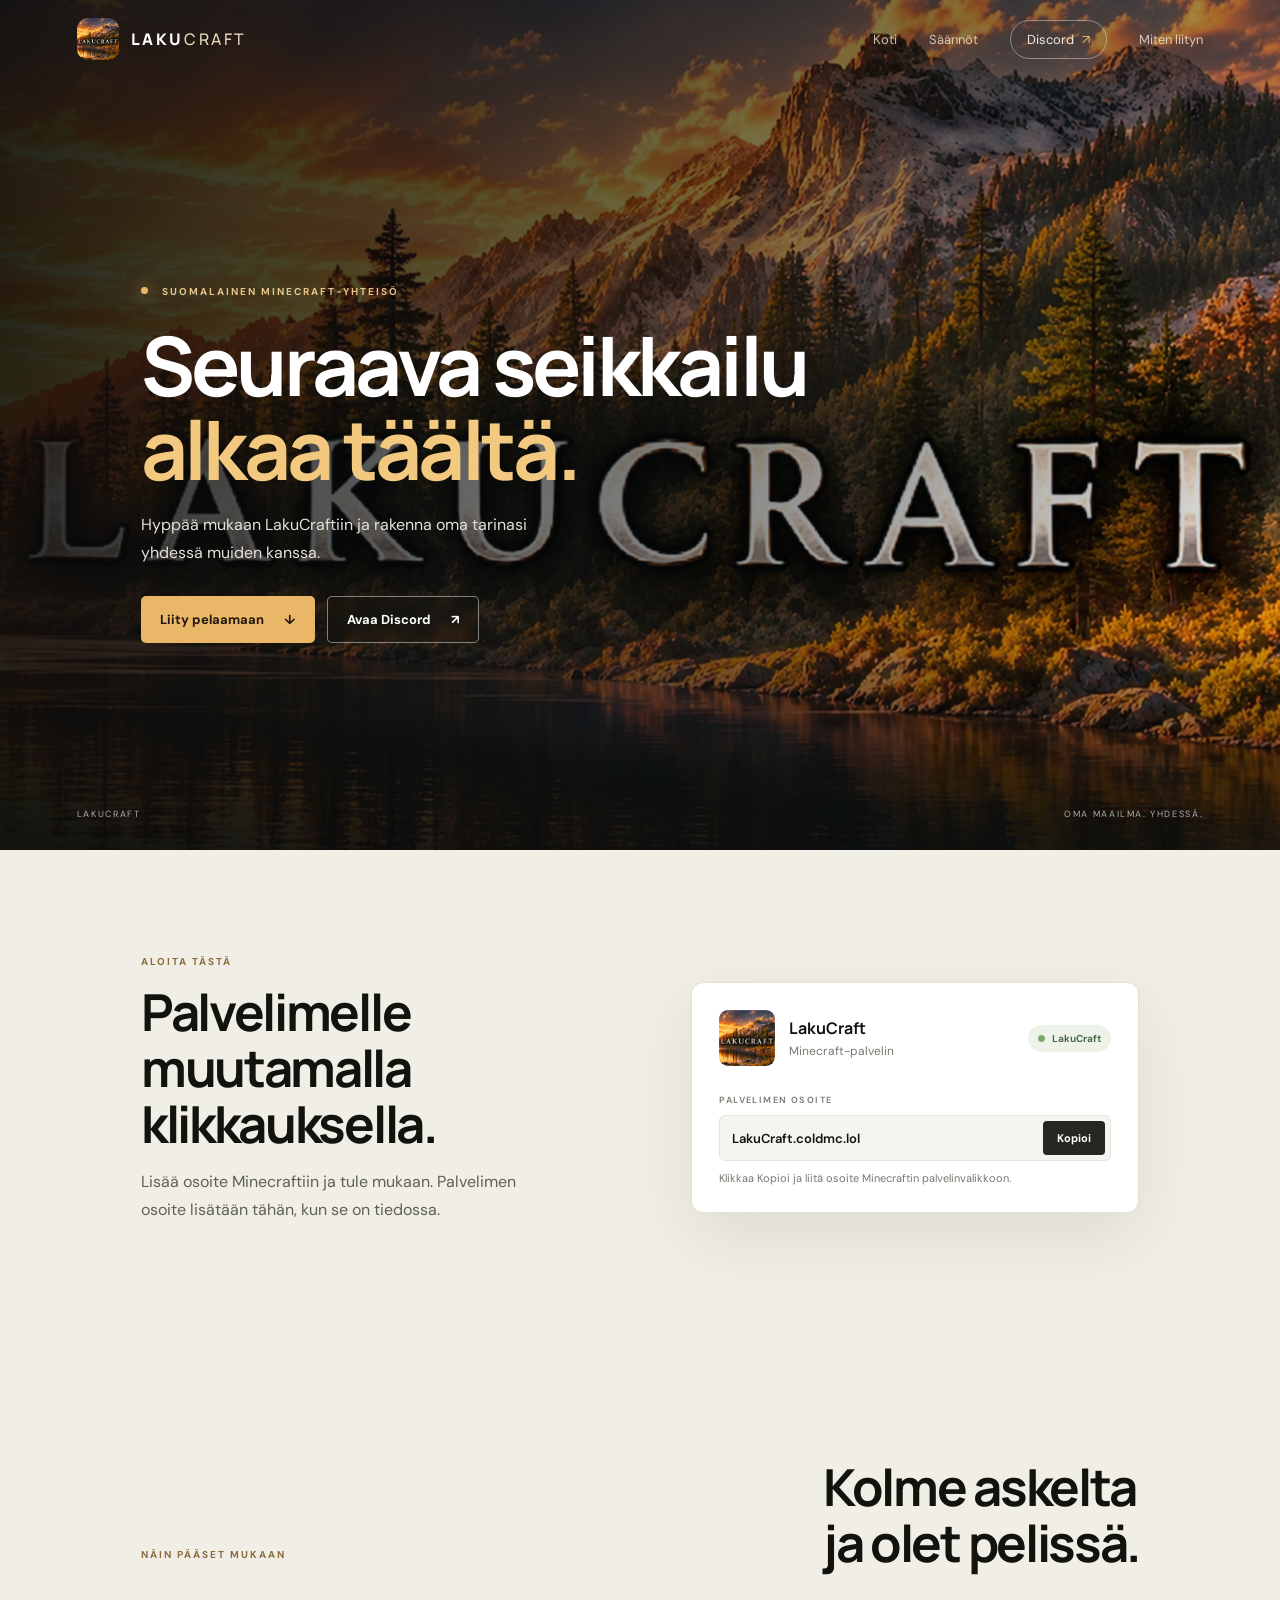
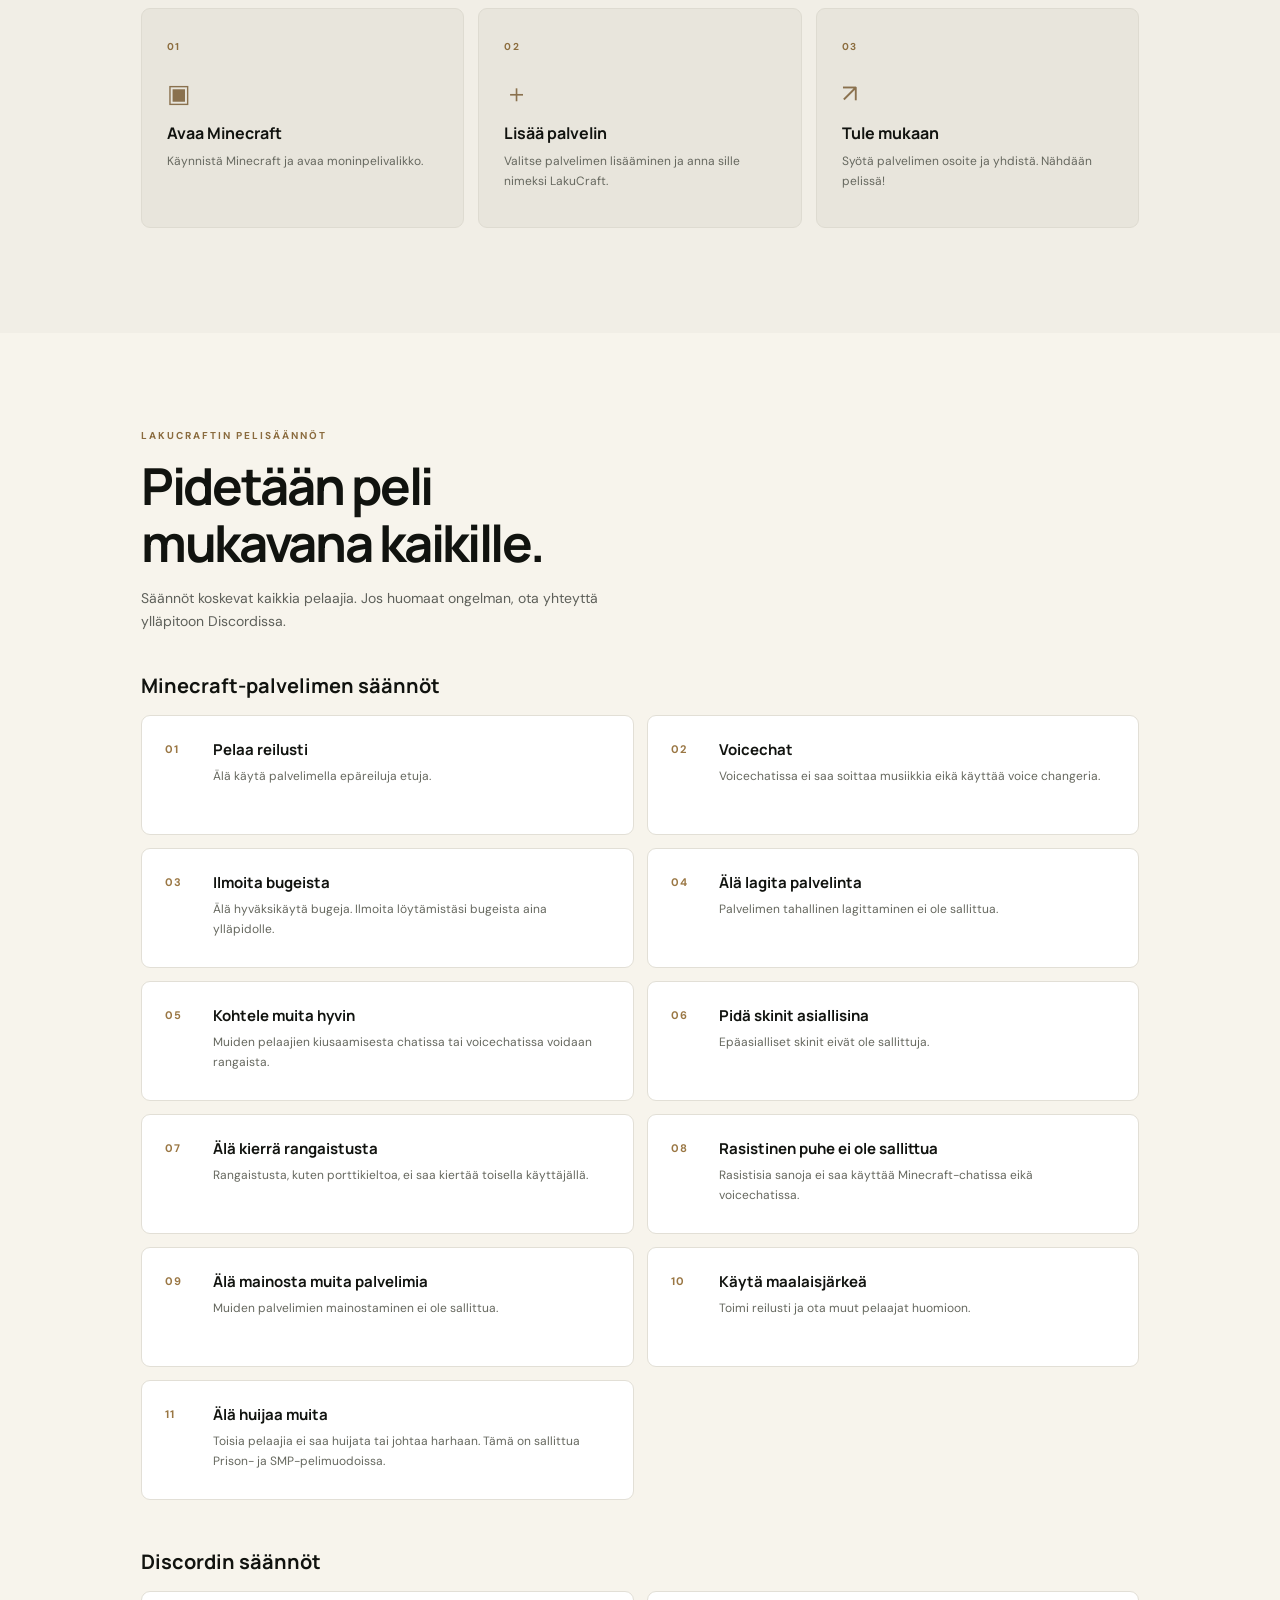
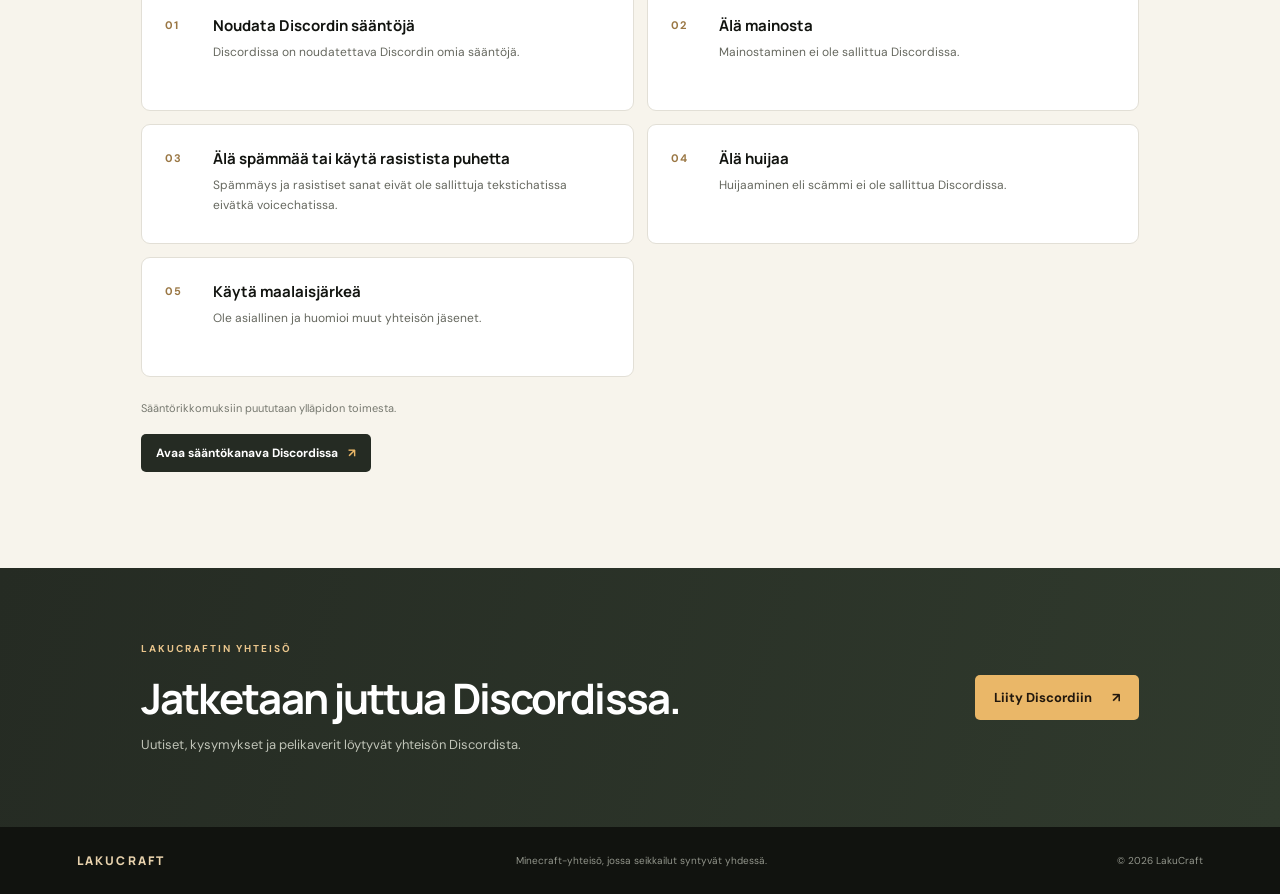
==== commit 5b4aee08: "Add files via upload" ====
--- a/index.html
+++ b/index.html
@@ -14,14 +14,15 @@
 </head>
 <body>
   <header class="topbar">
-    <a class="brand" href="#alku" aria-label="LakuCraft etusivu">
+    <a class="brand" href="index.html" aria-label="LakuCraft etusivu">
       <img src="assets/server-icon.png" alt="" width="42" height="42">
       <span>LAKU<span class="brand-light">CRAFT</span></span>
     </a>
     <nav aria-label="Päänavigaatio">
-      <a href="#alku">Pää</a>
+      <a href="index.html">Koti</a>
+      <a href="saannot.html">Säännöt</a>
       <a class="nav-discord" href="https://discord.gg/cD8DBC7NC" target="_blank" rel="noopener noreferrer">Discord <span aria-hidden="true">↗</span></a>
-      <a href="#saannot">Säännöt</a>
+      <a href="liity.html"><span class="nav-label-desktop">Miten liityn</span><span class="nav-label-mobile">Miten liityn</span></a>
     </nav>
   </header>
 
--- a/styles.css
+++ b/styles.css
@@ -2,4 +2,5 @@
 @media(max-width:760px){.topbar{height:68px}.topbar nav{gap:14px}.topbar nav>a:not(.nav-discord){display:none}.hero{height:720px;min-height:620px}.hero-image{background-position:58% center}.hero-shade{background:linear-gradient(90deg,rgba(8,11,12,.76),rgba(8,11,12,.22)),linear-gradient(0deg,rgba(8,11,12,.72),transparent 45%)}.hero-content{margin:65px 24px 0;width:auto}.hero-copy{font-size:14px}.hero-caption{font-size:8px}.join-section{grid-template-columns:1fr;padding:75px 23px;gap:30px}.server-card{padding:20px}.steps-section{padding:74px 23px}.section-heading{display:block}.section-heading h2{margin-bottom:25px}.steps-grid{grid-template-columns:1fr}.step-card{min-height:175px}.step-icon{margin-top:14px}.discord-banner{align-items:flex-start;flex-direction:column;padding:56px 24px}.discord-banner .button{margin-top:4px}footer{flex-wrap:wrap;padding:22px 24px}footer>span:nth-child(2){order:3;width:100%}}
 @media(prefers-reduced-motion:reduce){html{scroll-behavior:auto}*,*::before,*::after{transition:none!important}}
 .rules-section{background:#f7f4ec;color:var(--ink);padding:96px clamp(24px,11vw,170px)}.rules-heading{max-width:620px;margin-bottom:38px}.rules-heading h2{font-size:clamp(34px,4vw,51px);line-height:1.1;margin:16px 0}.rules-heading>p:last-child{max-width:480px;color:#5e605a;line-height:1.7;font-size:14px}.rules-category-title{font:700 20px Manrope,sans-serif;margin:0 0 16px}.rules-category-discord{margin-top:48px}.rules-grid{display:grid;grid-template-columns:repeat(2,minmax(0,1fr));gap:13px}.rule-card{display:flex;gap:18px;min-height:120px;padding:23px;background:#fff;border:1px solid #e2dfd6;border-radius:9px}.rule-card>span{flex:0 0 30px;color:#9a7744;font-size:11px;font-weight:700;letter-spacing:.12em;padding-top:3px}.rule-card h3{font:700 15px Manrope,sans-serif;margin:0 0 7px}.rule-card p{font-size:12px;line-height:1.65;color:#66685f;margin:0}.rules-note{margin:23px 0 0;color:#777970;font-size:11px;line-height:1.6}.rules-discord-link{display:inline-flex;align-items:center;gap:10px;margin-top:16px;padding:11px 15px;border-radius:5px;background:#252b23;color:#fff;font-size:12px;font-weight:700}.rules-discord-link:hover{background:#394632}.rules-discord-link span{color:var(--gold)}
-@media(max-width:760px){.rules-section{padding:74px 23px}.rules-grid{grid-template-columns:1fr}.rule-card{min-height:0;padding:20px}.topbar nav>a[href="#alku"],.topbar nav>a[href="#saannot"]{display:inline-flex}}
+.nav-label-mobile{display:none}.inner-page .topbar{position:relative;background:#11130f}.standalone-page{min-height:calc(100svh - 140px)}.inner-page .rules-section{padding-top:82px;padding-bottom:90px}.page-title{font-size:clamp(34px,4vw,51px);line-height:1.1;margin:16px 0}.join-page .join-section{min-height:54vh}.standalone-steps{padding-top:80px;padding-bottom:85px}
+@media(max-width:760px){.rules-section{padding:74px 23px}.inner-page .rules-section{padding-top:58px;padding-bottom:70px}.rules-grid{grid-template-columns:1fr}.rule-card{min-height:0;padding:20px}.topbar{padding:0 16px}.brand span{display:none}.topbar nav{gap:10px;font-size:11px}.topbar nav>a[href="index.html"],.topbar nav>a[href="saannot.html"],.topbar nav>a[href="liity.html"]{display:inline-flex}.nav-label-desktop{display:none}.nav-label-mobile{display:inline}.join-page .join-section{min-height:0}.standalone-steps{padding:60px 23px}}
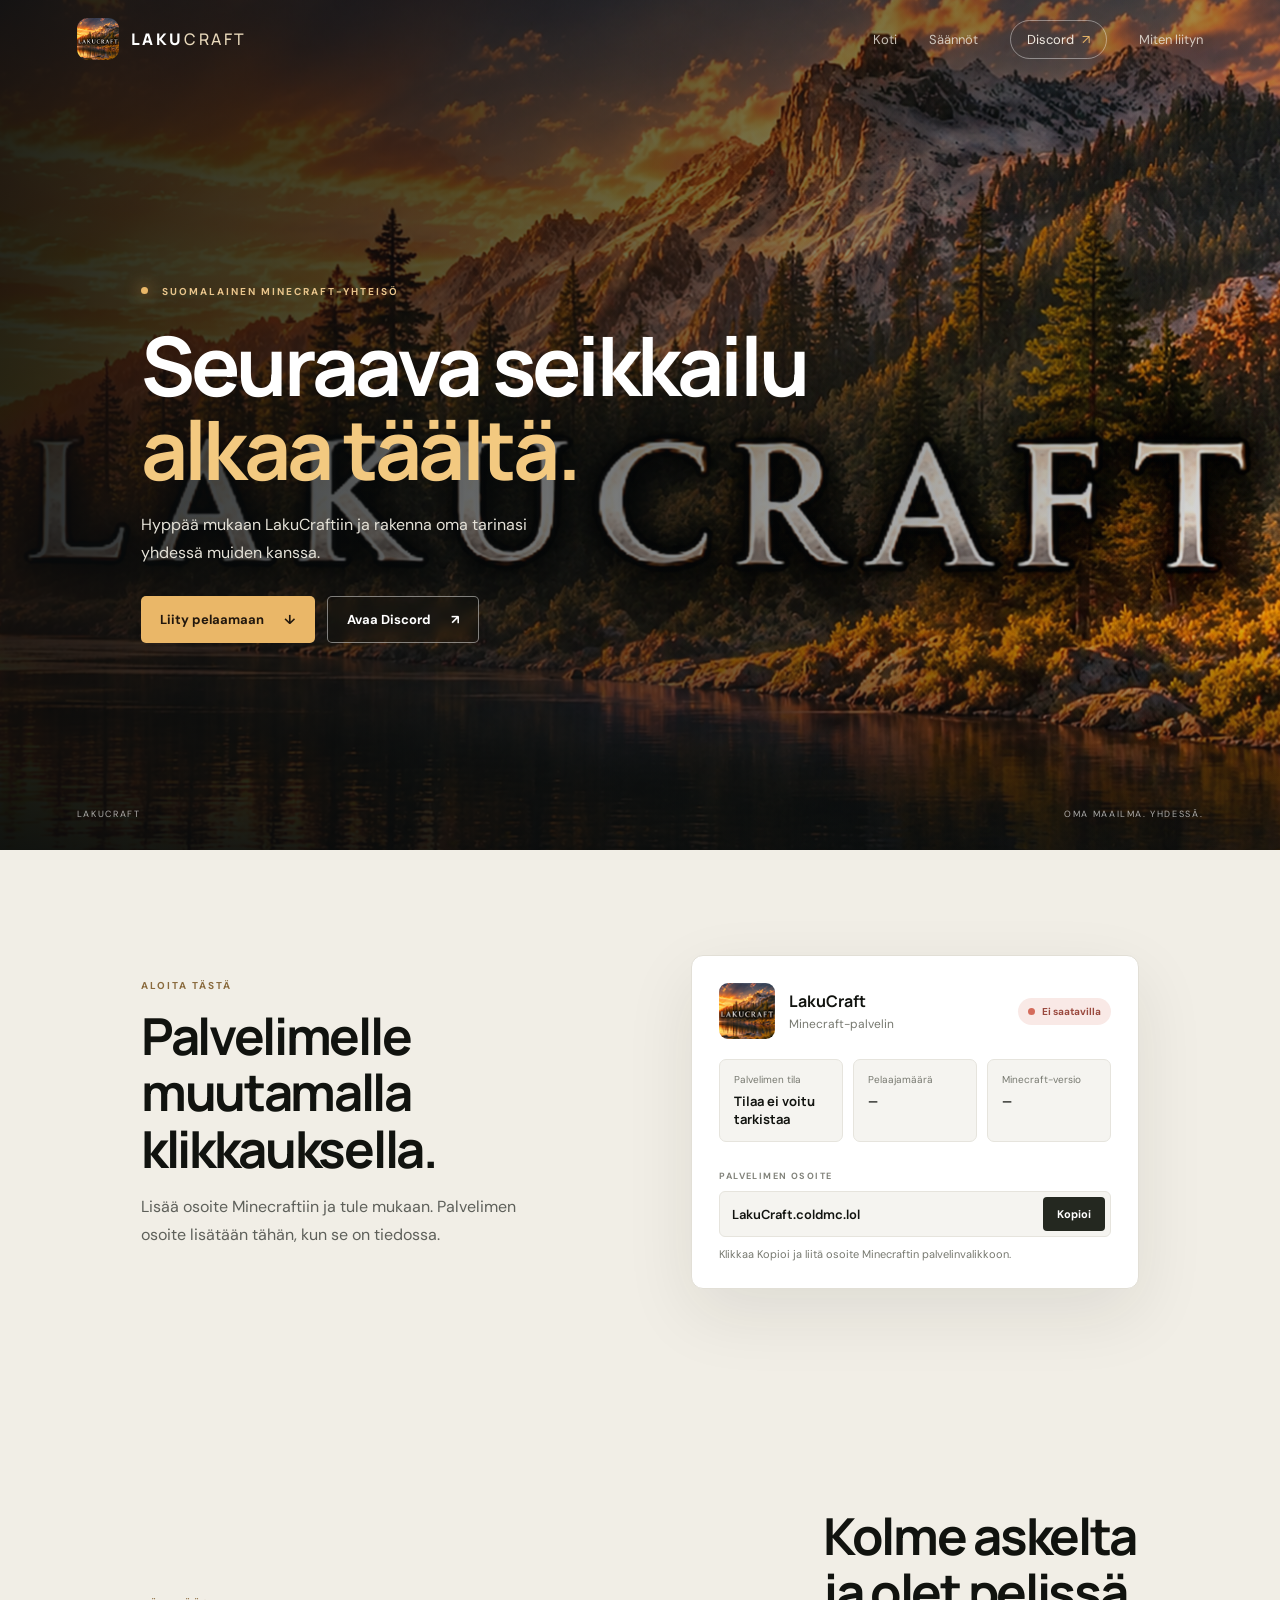
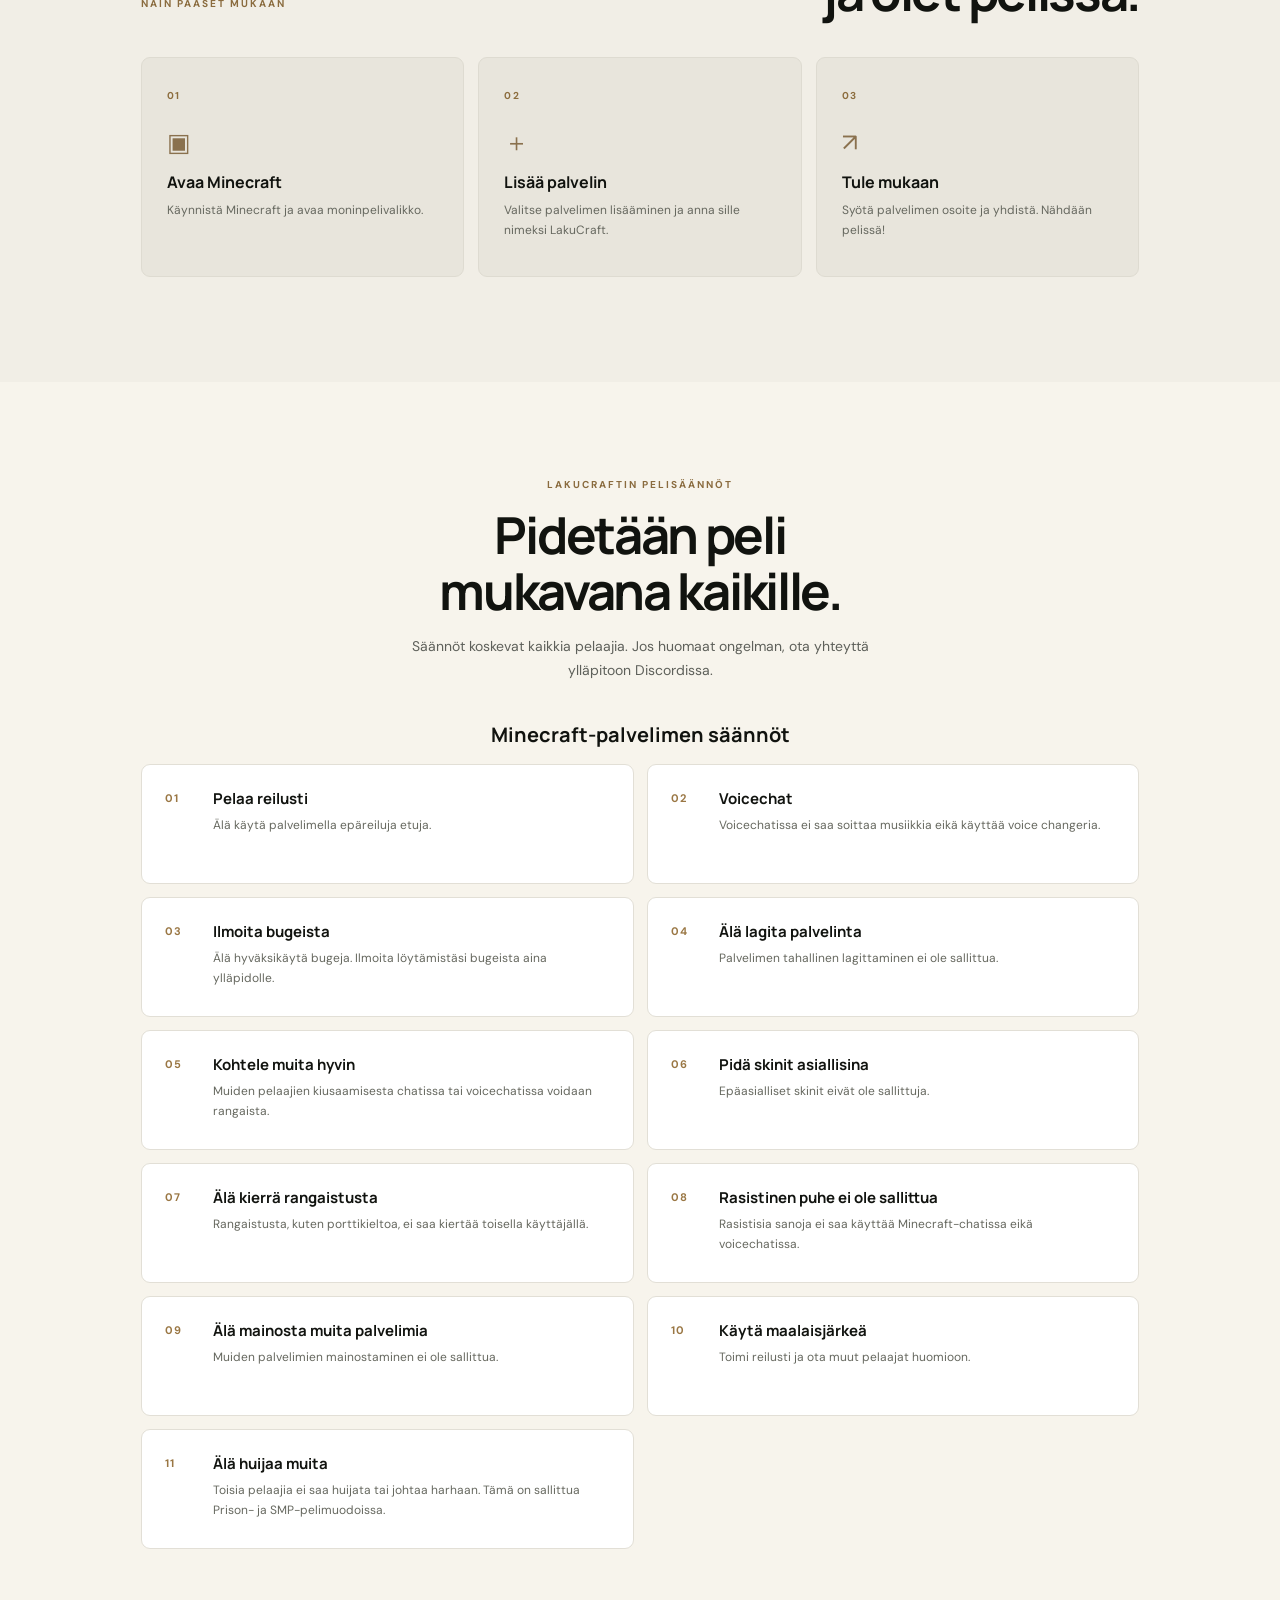
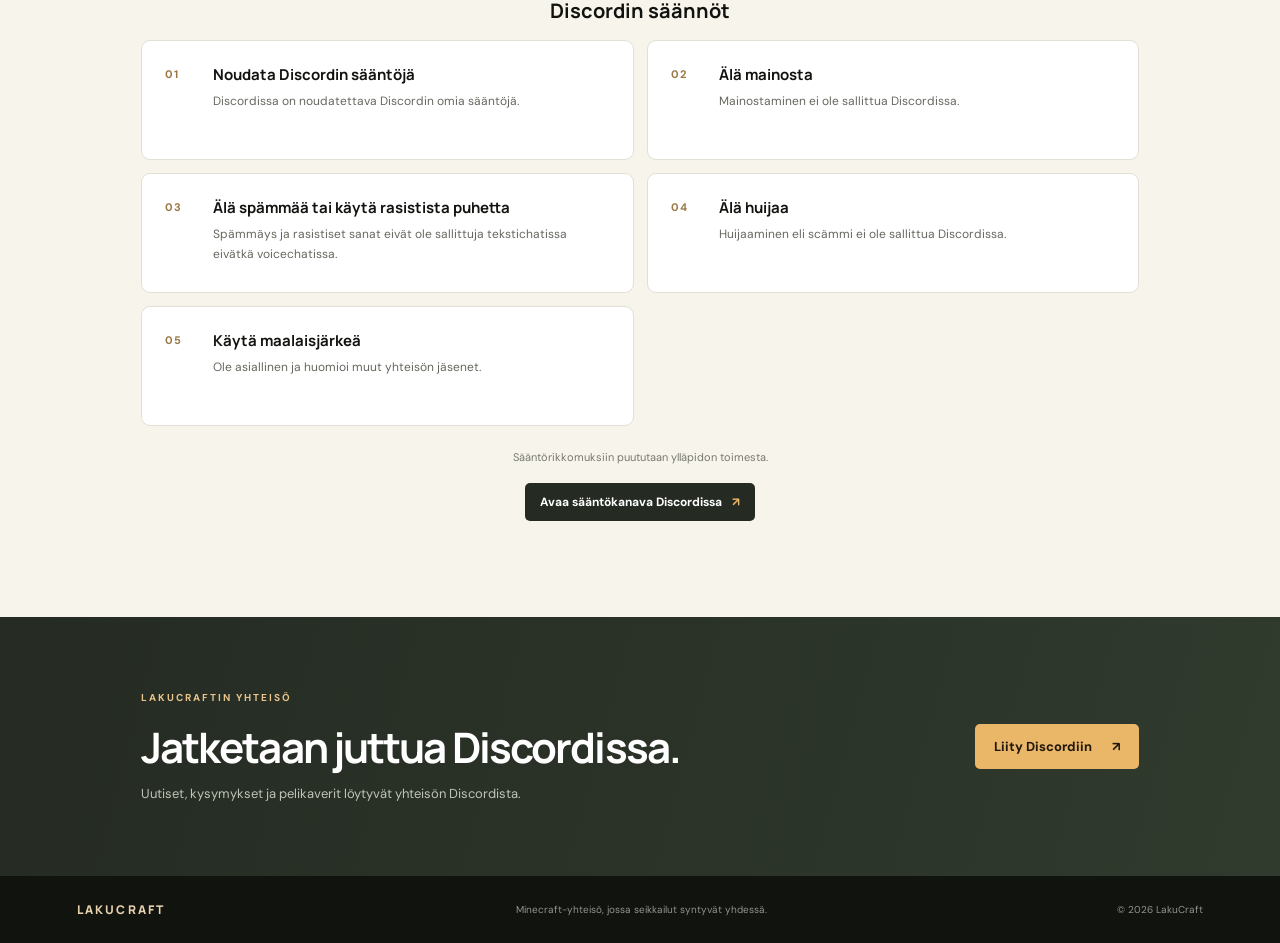
==== commit e1d8142d: "Add files via upload" ====
--- a/index.html
+++ b/index.html
@@ -54,7 +54,12 @@
             <img src="assets/server-icon.png" alt="LakuCraft-kuvake" width="56" height="56">
             <div><strong>LakuCraft</strong><span>Minecraft-palvelin</span></div>
           </div>
-          <span class="status-pill"><i></i> LakuCraft</span>
+          <span class="status-pill status-checking" id="server-status"><i></i><span id="server-status-badge">Haetaan tilaa…</span></span>
+        </div>
+        <div class="server-stats" aria-label="Palvelimen tiedot">
+          <div><span>Palvelimen tila</span><strong id="server-status-text">Tarkistetaan…</strong></div>
+          <div><span>Pelaajamäärä</span><strong id="player-count">—</strong></div>
+          <div><span>Minecraft-versio</span><strong id="server-version">—</strong></div>
         </div>
         <div class="address-label">PALVELIMEN OSOITE</div>
         <div class="address-row">
--- a/styles.css
+++ b/styles.css
@@ -2,5 +2,7 @@
 @media(max-width:760px){.topbar{height:68px}.topbar nav{gap:14px}.topbar nav>a:not(.nav-discord){display:none}.hero{height:720px;min-height:620px}.hero-image{background-position:58% center}.hero-shade{background:linear-gradient(90deg,rgba(8,11,12,.76),rgba(8,11,12,.22)),linear-gradient(0deg,rgba(8,11,12,.72),transparent 45%)}.hero-content{margin:65px 24px 0;width:auto}.hero-copy{font-size:14px}.hero-caption{font-size:8px}.join-section{grid-template-columns:1fr;padding:75px 23px;gap:30px}.server-card{padding:20px}.steps-section{padding:74px 23px}.section-heading{display:block}.section-heading h2{margin-bottom:25px}.steps-grid{grid-template-columns:1fr}.step-card{min-height:175px}.step-icon{margin-top:14px}.discord-banner{align-items:flex-start;flex-direction:column;padding:56px 24px}.discord-banner .button{margin-top:4px}footer{flex-wrap:wrap;padding:22px 24px}footer>span:nth-child(2){order:3;width:100%}}
 @media(prefers-reduced-motion:reduce){html{scroll-behavior:auto}*,*::before,*::after{transition:none!important}}
 .rules-section{background:#f7f4ec;color:var(--ink);padding:96px clamp(24px,11vw,170px)}.rules-heading{max-width:620px;margin-bottom:38px}.rules-heading h2{font-size:clamp(34px,4vw,51px);line-height:1.1;margin:16px 0}.rules-heading>p:last-child{max-width:480px;color:#5e605a;line-height:1.7;font-size:14px}.rules-category-title{font:700 20px Manrope,sans-serif;margin:0 0 16px}.rules-category-discord{margin-top:48px}.rules-grid{display:grid;grid-template-columns:repeat(2,minmax(0,1fr));gap:13px}.rule-card{display:flex;gap:18px;min-height:120px;padding:23px;background:#fff;border:1px solid #e2dfd6;border-radius:9px}.rule-card>span{flex:0 0 30px;color:#9a7744;font-size:11px;font-weight:700;letter-spacing:.12em;padding-top:3px}.rule-card h3{font:700 15px Manrope,sans-serif;margin:0 0 7px}.rule-card p{font-size:12px;line-height:1.65;color:#66685f;margin:0}.rules-note{margin:23px 0 0;color:#777970;font-size:11px;line-height:1.6}.rules-discord-link{display:inline-flex;align-items:center;gap:10px;margin-top:16px;padding:11px 15px;border-radius:5px;background:#252b23;color:#fff;font-size:12px;font-weight:700}.rules-discord-link:hover{background:#394632}.rules-discord-link span{color:var(--gold)}
+.rules-heading{text-align:center;margin-left:auto;margin-right:auto}.rules-heading>p:last-child{margin-left:auto;margin-right:auto}.rules-category-title{text-align:center}.rules-grid{max-width:1000px;margin-left:auto;margin-right:auto}.rules-note,.rules-discord-link{display:flex;width:max-content;max-width:100%;margin-left:auto;margin-right:auto}.server-stats{display:grid;grid-template-columns:repeat(3,minmax(0,1fr));gap:10px;margin-top:20px}.server-stats>div{padding:13px 14px;background:#f5f4f0;border:1px solid #e6e4dd;border-radius:7px;min-width:0}.server-stats span,.server-stats strong{display:block}.server-stats span{color:#777970;font-size:10px}.server-stats strong{margin-top:6px;font:700 13px Manrope,sans-serif;overflow-wrap:anywhere}.status-checking{background:#efeee9;color:#6c6c63}.status-checking i{background:#b0afa5}.status-online{background:#e9f4e8;color:#3d7345}.status-online i{background:#59a967}.status-offline{background:#f9e9e6;color:#9a493e}.status-offline i{background:#d46b5b}
 .nav-label-mobile{display:none}.inner-page .topbar{position:relative;background:#11130f}.standalone-page{min-height:calc(100svh - 140px)}.inner-page .rules-section{padding-top:82px;padding-bottom:90px}.page-title{font-size:clamp(34px,4vw,51px);line-height:1.1;margin:16px 0}.join-page .join-section{min-height:54vh}.standalone-steps{padding-top:80px;padding-bottom:85px}
 @media(max-width:760px){.rules-section{padding:74px 23px}.inner-page .rules-section{padding-top:58px;padding-bottom:70px}.rules-grid{grid-template-columns:1fr}.rule-card{min-height:0;padding:20px}.topbar{padding:0 16px}.brand span{display:none}.topbar nav{gap:10px;font-size:11px}.topbar nav>a[href="index.html"],.topbar nav>a[href="saannot.html"],.topbar nav>a[href="liity.html"]{display:inline-flex}.nav-label-desktop{display:none}.nav-label-mobile{display:inline}.join-page .join-section{min-height:0}.standalone-steps{padding:60px 23px}}
+@media(max-width:520px){.server-stats{grid-template-columns:1fr}.server-stats>div{display:flex;align-items:center;justify-content:space-between;gap:12px}.server-stats strong{margin-top:0;text-align:right}}
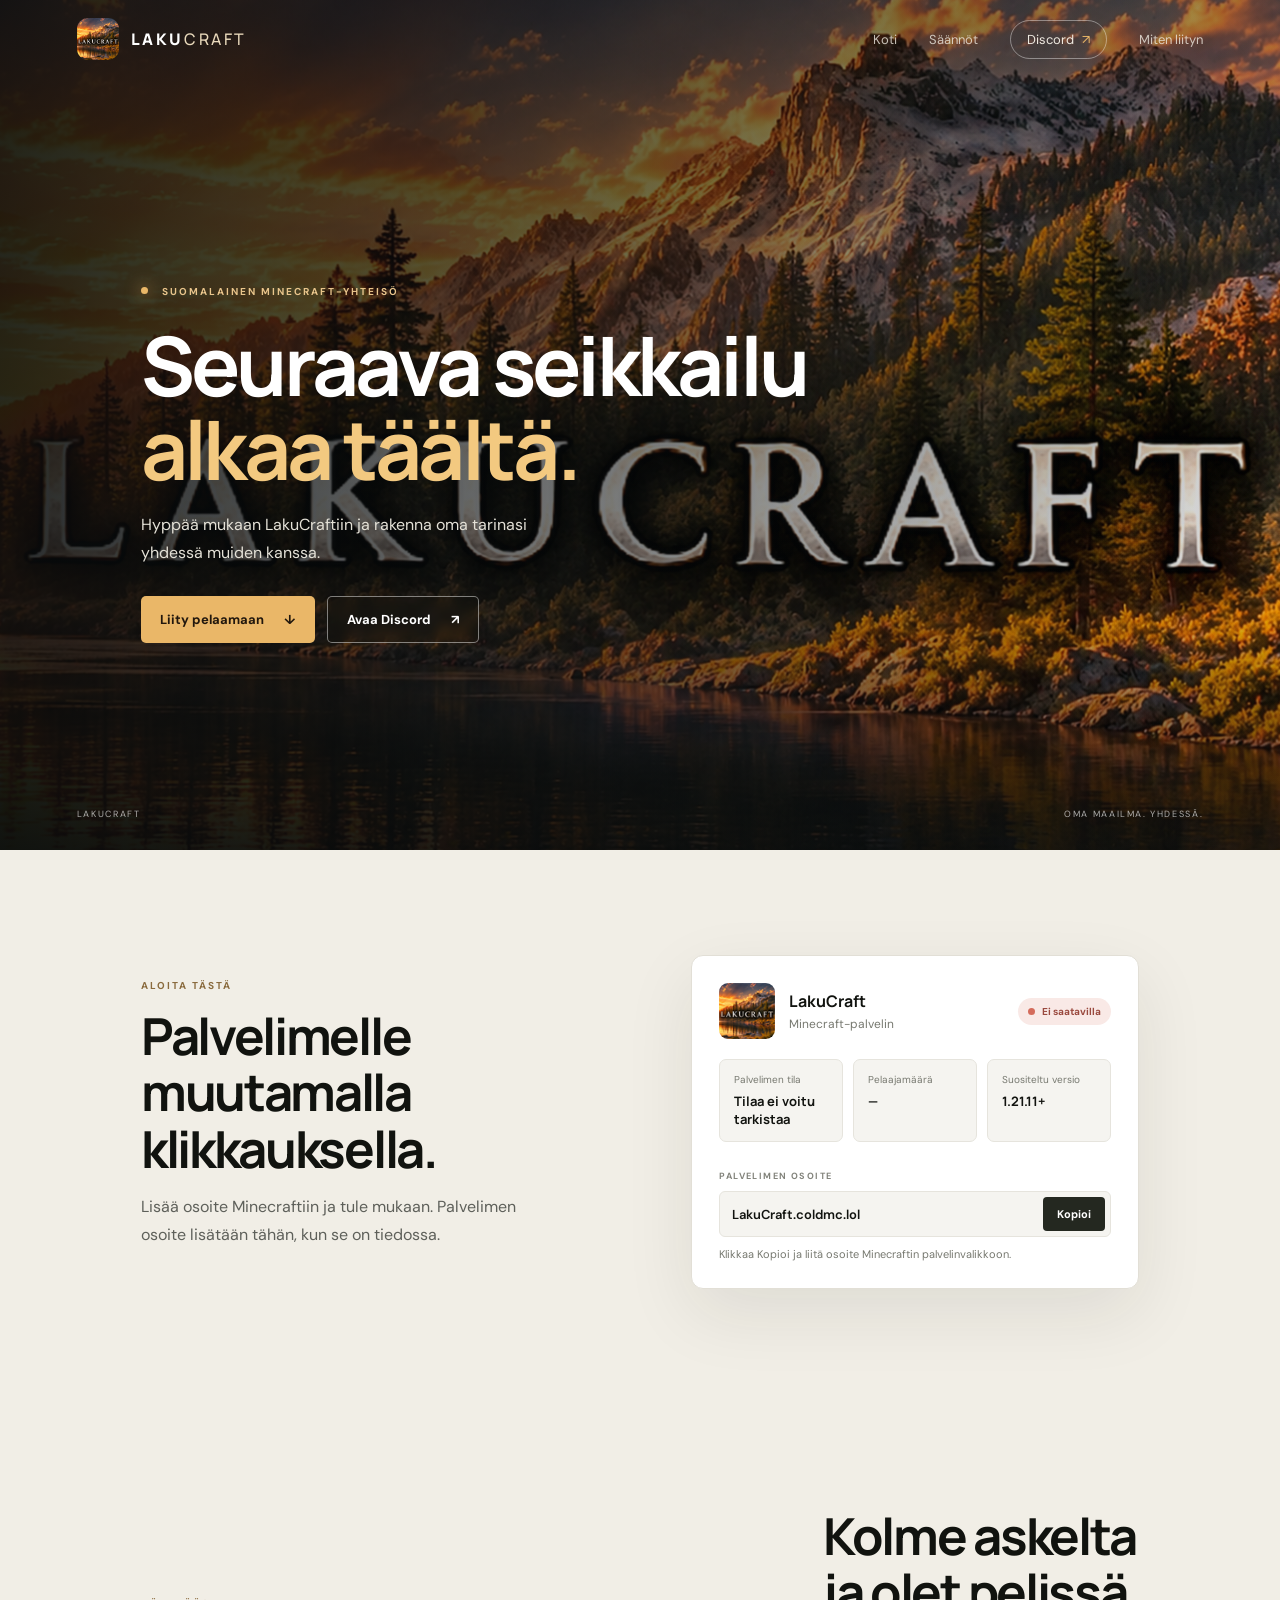
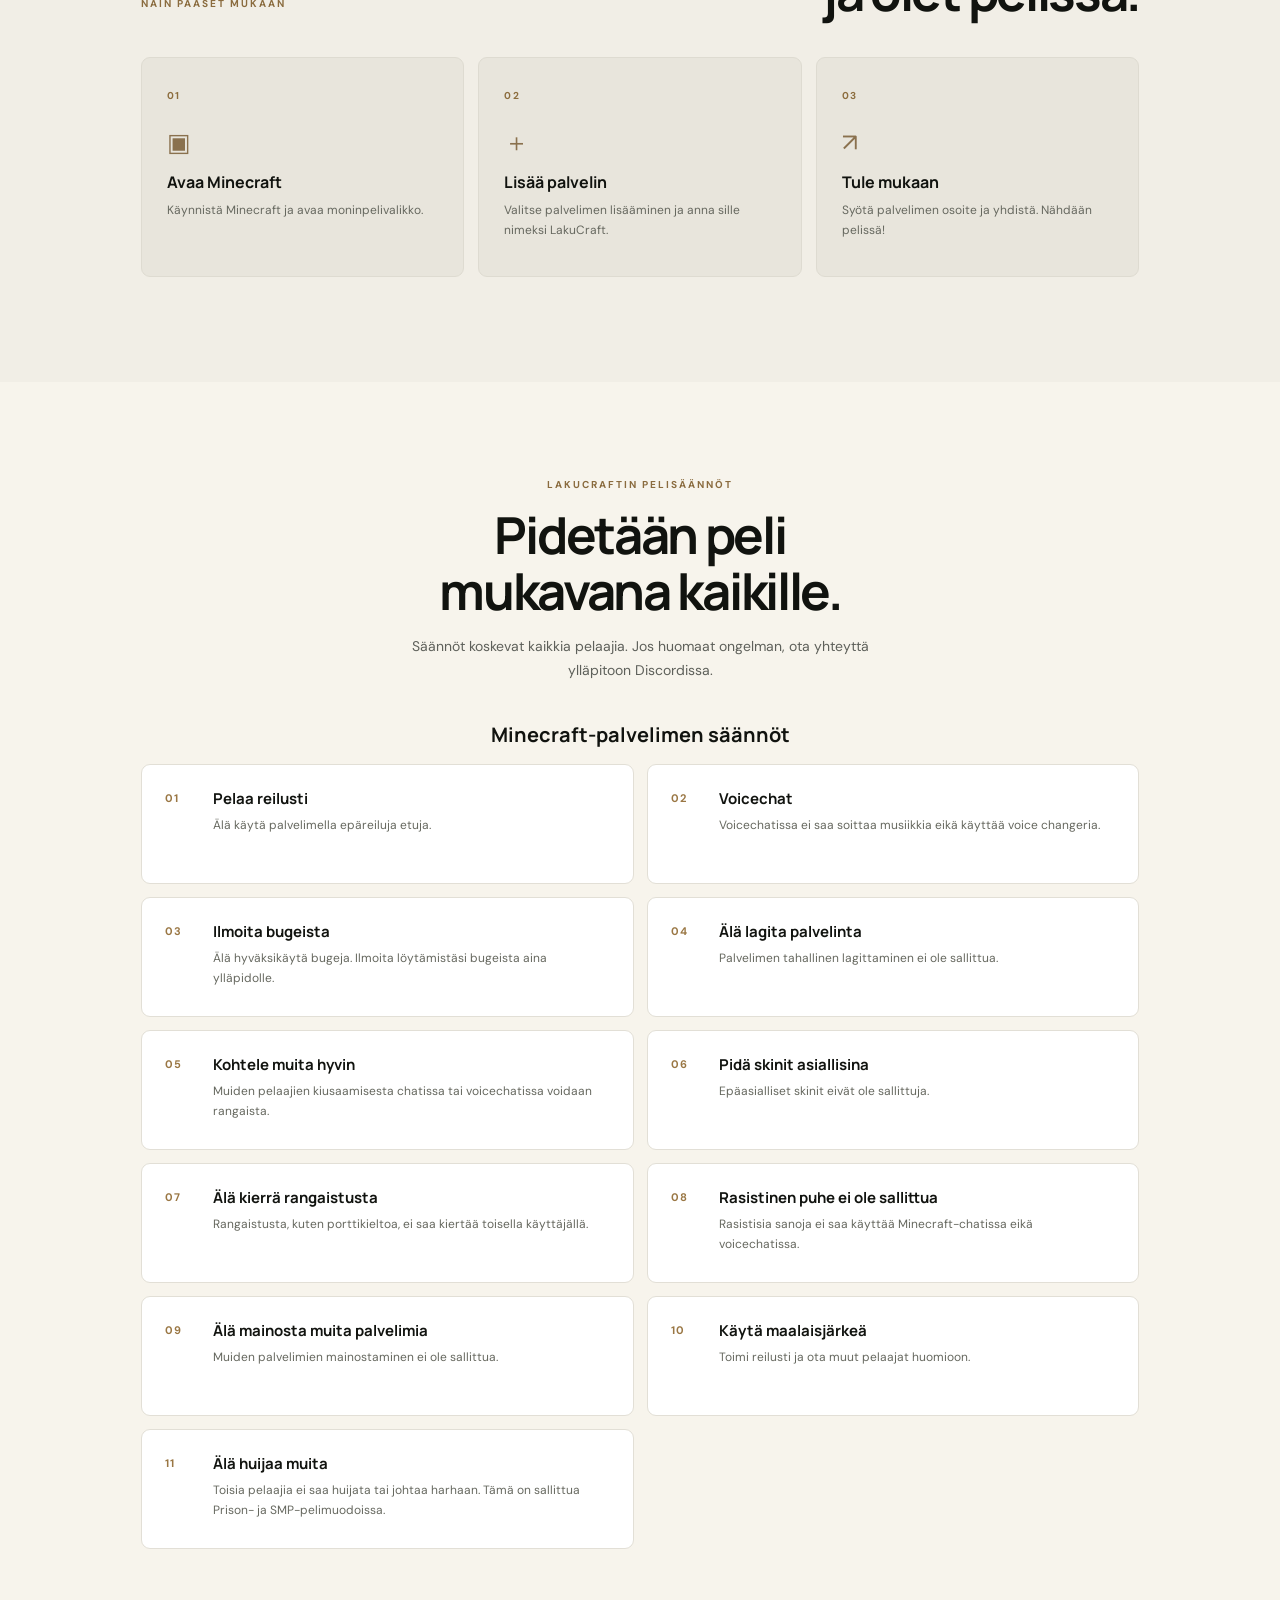
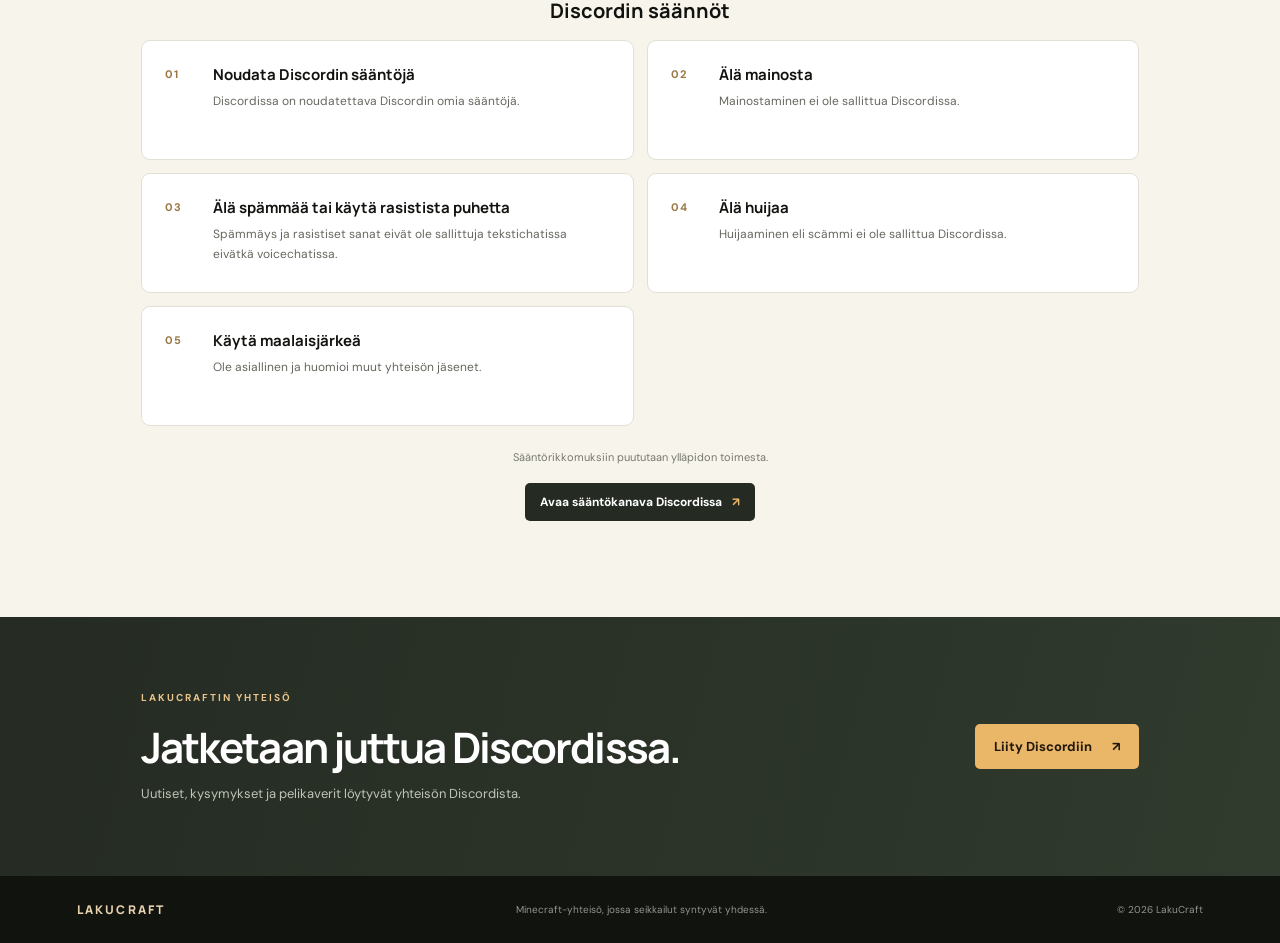
==== commit 38d43ffa: "Add files via upload" ====
--- a/index.html
+++ b/index.html
@@ -59,7 +59,7 @@
         <div class="server-stats" aria-label="Palvelimen tiedot">
           <div><span>Palvelimen tila</span><strong id="server-status-text">Tarkistetaan…</strong></div>
           <div><span>Pelaajamäärä</span><strong id="player-count">—</strong></div>
-          <div><span>Minecraft-versio</span><strong id="server-version">—</strong></div>
+          <div><span>Suositeltu versio</span><strong id="server-version">1.21.11+</strong></div>
         </div>
         <div class="address-label">PALVELIMEN OSOITE</div>
         <div class="address-row">
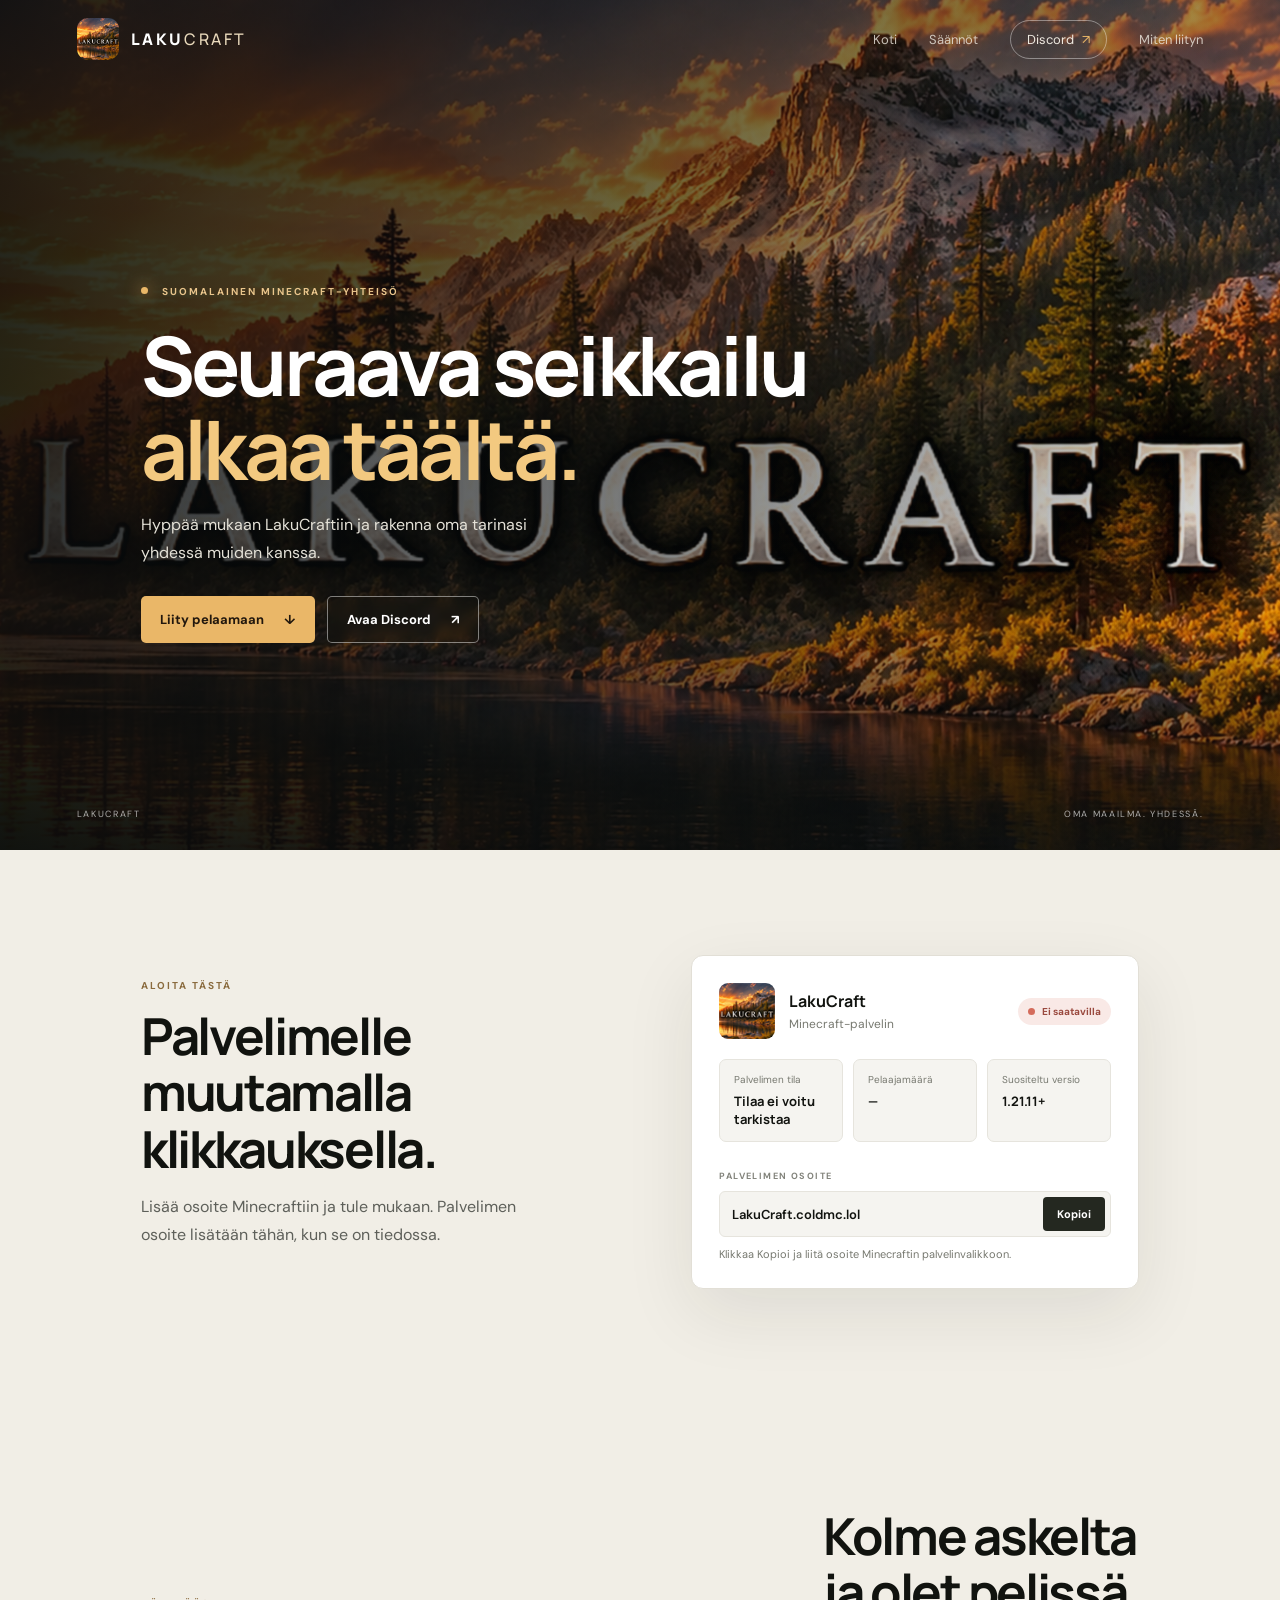
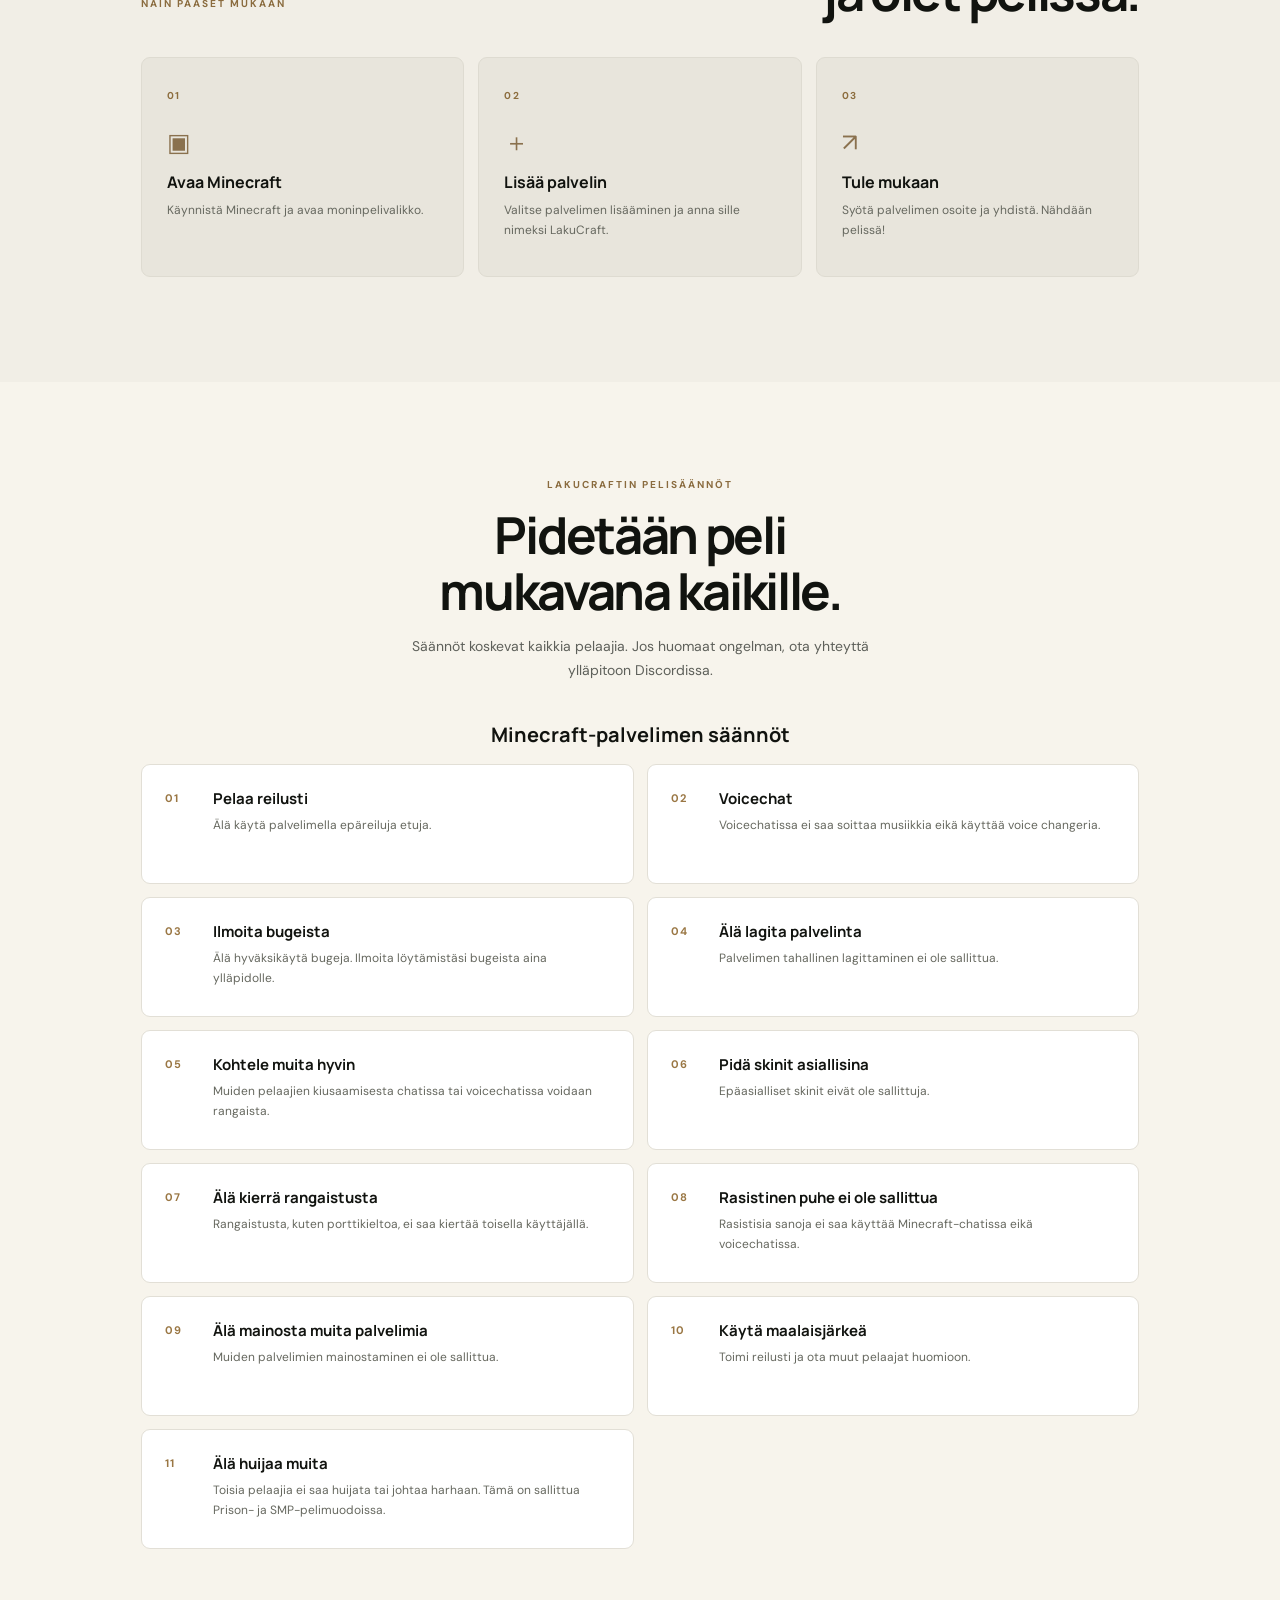
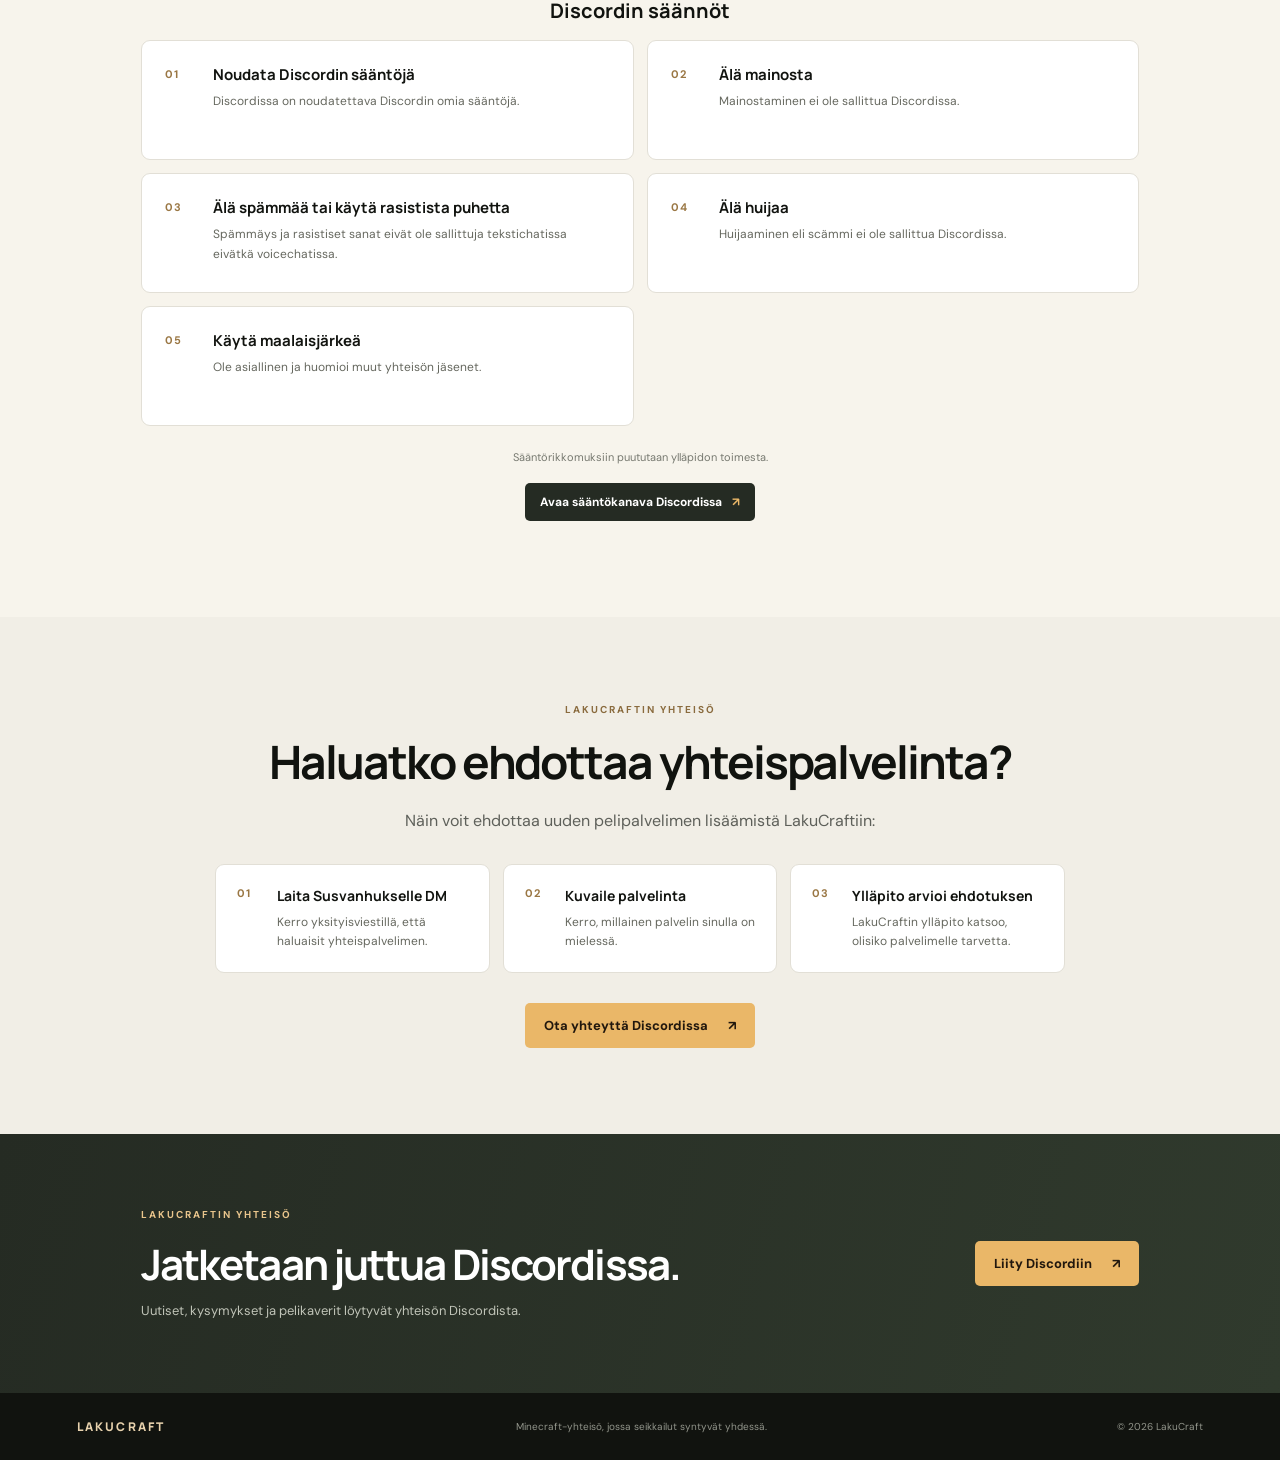
==== commit 0a45fc79: "Add files via upload" ====
--- a/index.html
+++ b/index.html
@@ -114,6 +114,20 @@
       <a class="rules-discord-link" href="https://discord.com/channels/1528156730553532507/1528159563696836779" target="_blank" rel="noopener noreferrer">Avaa sääntökanava Discordissa <span aria-hidden="true">↗</span></a>
     </section>
 
+    <section class="partnership-section" id="yhteispalvelin">
+      <div class="partnership-content">
+        <p class="eyebrow eyebrow-dark">LAKUCRAFTIN YHTEISÖ</p>
+        <h2>Haluatko ehdottaa yhteispalvelinta?</h2>
+        <p class="partnership-intro">Näin voit ehdottaa uuden pelipalvelimen lisäämistä LakuCraftiin:</p>
+        <ol class="partnership-steps">
+          <li><span>01</span><div><h3>Laita Susvanhukselle DM</h3><p>Kerro yksityisviestillä, että haluaisit yhteispalvelimen.</p></div></li>
+          <li><span>02</span><div><h3>Kuvaile palvelinta</h3><p>Kerro, millainen palvelin sinulla on mielessä.</p></div></li>
+          <li><span>03</span><div><h3>Ylläpito arvioi ehdotuksen</h3><p>LakuCraftin ylläpito katsoo, olisiko palvelimelle tarvetta.</p></div></li>
+        </ol>
+        <a class="button button-primary" href="https://discord.gg/cD8DBC7NC" target="_blank" rel="noopener noreferrer">Ota yhteyttä Discordissa <span aria-hidden="true">↗</span></a>
+      </div>
+    </section>
+
     <section class="discord-banner">
       <div><p class="eyebrow">LAKUCRAFTIN YHTEISÖ</p><h2>Jatketaan juttua Discordissa.</h2><p>Uutiset, kysymykset ja pelikaverit löytyvät yhteisön Discordista.</p></div>
       <a class="button button-primary" href="https://discord.gg/cD8DBC7NC" target="_blank" rel="noopener noreferrer">Liity Discordiin <span aria-hidden="true">↗</span></a>
--- a/styles.css
+++ b/styles.css
@@ -3,6 +3,8 @@
 @media(prefers-reduced-motion:reduce){html{scroll-behavior:auto}*,*::before,*::after{transition:none!important}}
 .rules-section{background:#f7f4ec;color:var(--ink);padding:96px clamp(24px,11vw,170px)}.rules-heading{max-width:620px;margin-bottom:38px}.rules-heading h2{font-size:clamp(34px,4vw,51px);line-height:1.1;margin:16px 0}.rules-heading>p:last-child{max-width:480px;color:#5e605a;line-height:1.7;font-size:14px}.rules-category-title{font:700 20px Manrope,sans-serif;margin:0 0 16px}.rules-category-discord{margin-top:48px}.rules-grid{display:grid;grid-template-columns:repeat(2,minmax(0,1fr));gap:13px}.rule-card{display:flex;gap:18px;min-height:120px;padding:23px;background:#fff;border:1px solid #e2dfd6;border-radius:9px}.rule-card>span{flex:0 0 30px;color:#9a7744;font-size:11px;font-weight:700;letter-spacing:.12em;padding-top:3px}.rule-card h3{font:700 15px Manrope,sans-serif;margin:0 0 7px}.rule-card p{font-size:12px;line-height:1.65;color:#66685f;margin:0}.rules-note{margin:23px 0 0;color:#777970;font-size:11px;line-height:1.6}.rules-discord-link{display:inline-flex;align-items:center;gap:10px;margin-top:16px;padding:11px 15px;border-radius:5px;background:#252b23;color:#fff;font-size:12px;font-weight:700}.rules-discord-link:hover{background:#394632}.rules-discord-link span{color:var(--gold)}
 .rules-heading{text-align:center;margin-left:auto;margin-right:auto}.rules-heading>p:last-child{margin-left:auto;margin-right:auto}.rules-category-title{text-align:center}.rules-grid{max-width:1000px;margin-left:auto;margin-right:auto}.rules-note,.rules-discord-link{display:flex;width:max-content;max-width:100%;margin-left:auto;margin-right:auto}.server-stats{display:grid;grid-template-columns:repeat(3,minmax(0,1fr));gap:10px;margin-top:20px}.server-stats>div{padding:13px 14px;background:#f5f4f0;border:1px solid #e6e4dd;border-radius:7px;min-width:0}.server-stats span,.server-stats strong{display:block}.server-stats span{color:#777970;font-size:10px}.server-stats strong{margin-top:6px;font:700 13px Manrope,sans-serif;overflow-wrap:anywhere}.status-checking{background:#efeee9;color:#6c6c63}.status-checking i{background:#b0afa5}.status-online{background:#e9f4e8;color:#3d7345}.status-online i{background:#59a967}.status-offline{background:#f9e9e6;color:#9a493e}.status-offline i{background:#d46b5b}
+.partnership-section{background:#f1eee6;color:var(--ink);padding:86px 24px}.partnership-content{width:min(850px,100%);margin:0 auto;text-align:center}.partnership-content h2{font-size:clamp(30px,4vw,46px);margin:14px 0}.partnership-intro{color:#5e605a;line-height:1.7}.partnership-steps{display:grid;grid-template-columns:repeat(3,minmax(0,1fr));gap:13px;margin:30px 0;padding:0;list-style:none;text-align:left}.partnership-steps li{display:flex;gap:14px;padding:21px;background:#fff;border:1px solid #e2dfd6;border-radius:9px}.partnership-steps li>span{flex:0 0 26px;color:#9a7744;font-size:11px;font-weight:700;letter-spacing:.1em}.partnership-steps h3{font:700 14px Manrope,sans-serif;margin:0 0 8px}.partnership-steps p{color:#66685f;font-size:12px;line-height:1.6;margin:0}
 .nav-label-mobile{display:none}.inner-page .topbar{position:relative;background:#11130f}.standalone-page{min-height:calc(100svh - 140px)}.inner-page .rules-section{padding-top:82px;padding-bottom:90px}.page-title{font-size:clamp(34px,4vw,51px);line-height:1.1;margin:16px 0}.join-page .join-section{min-height:54vh}.standalone-steps{padding-top:80px;padding-bottom:85px}
 @media(max-width:760px){.rules-section{padding:74px 23px}.inner-page .rules-section{padding-top:58px;padding-bottom:70px}.rules-grid{grid-template-columns:1fr}.rule-card{min-height:0;padding:20px}.topbar{padding:0 16px}.brand span{display:none}.topbar nav{gap:10px;font-size:11px}.topbar nav>a[href="index.html"],.topbar nav>a[href="saannot.html"],.topbar nav>a[href="liity.html"]{display:inline-flex}.nav-label-desktop{display:none}.nav-label-mobile{display:inline}.join-page .join-section{min-height:0}.standalone-steps{padding:60px 23px}}
 @media(max-width:520px){.server-stats{grid-template-columns:1fr}.server-stats>div{display:flex;align-items:center;justify-content:space-between;gap:12px}.server-stats strong{margin-top:0;text-align:right}}
+@media(max-width:760px){.partnership-section{padding:65px 23px}.partnership-steps{grid-template-columns:1fr}.partnership-steps li{padding:18px}}
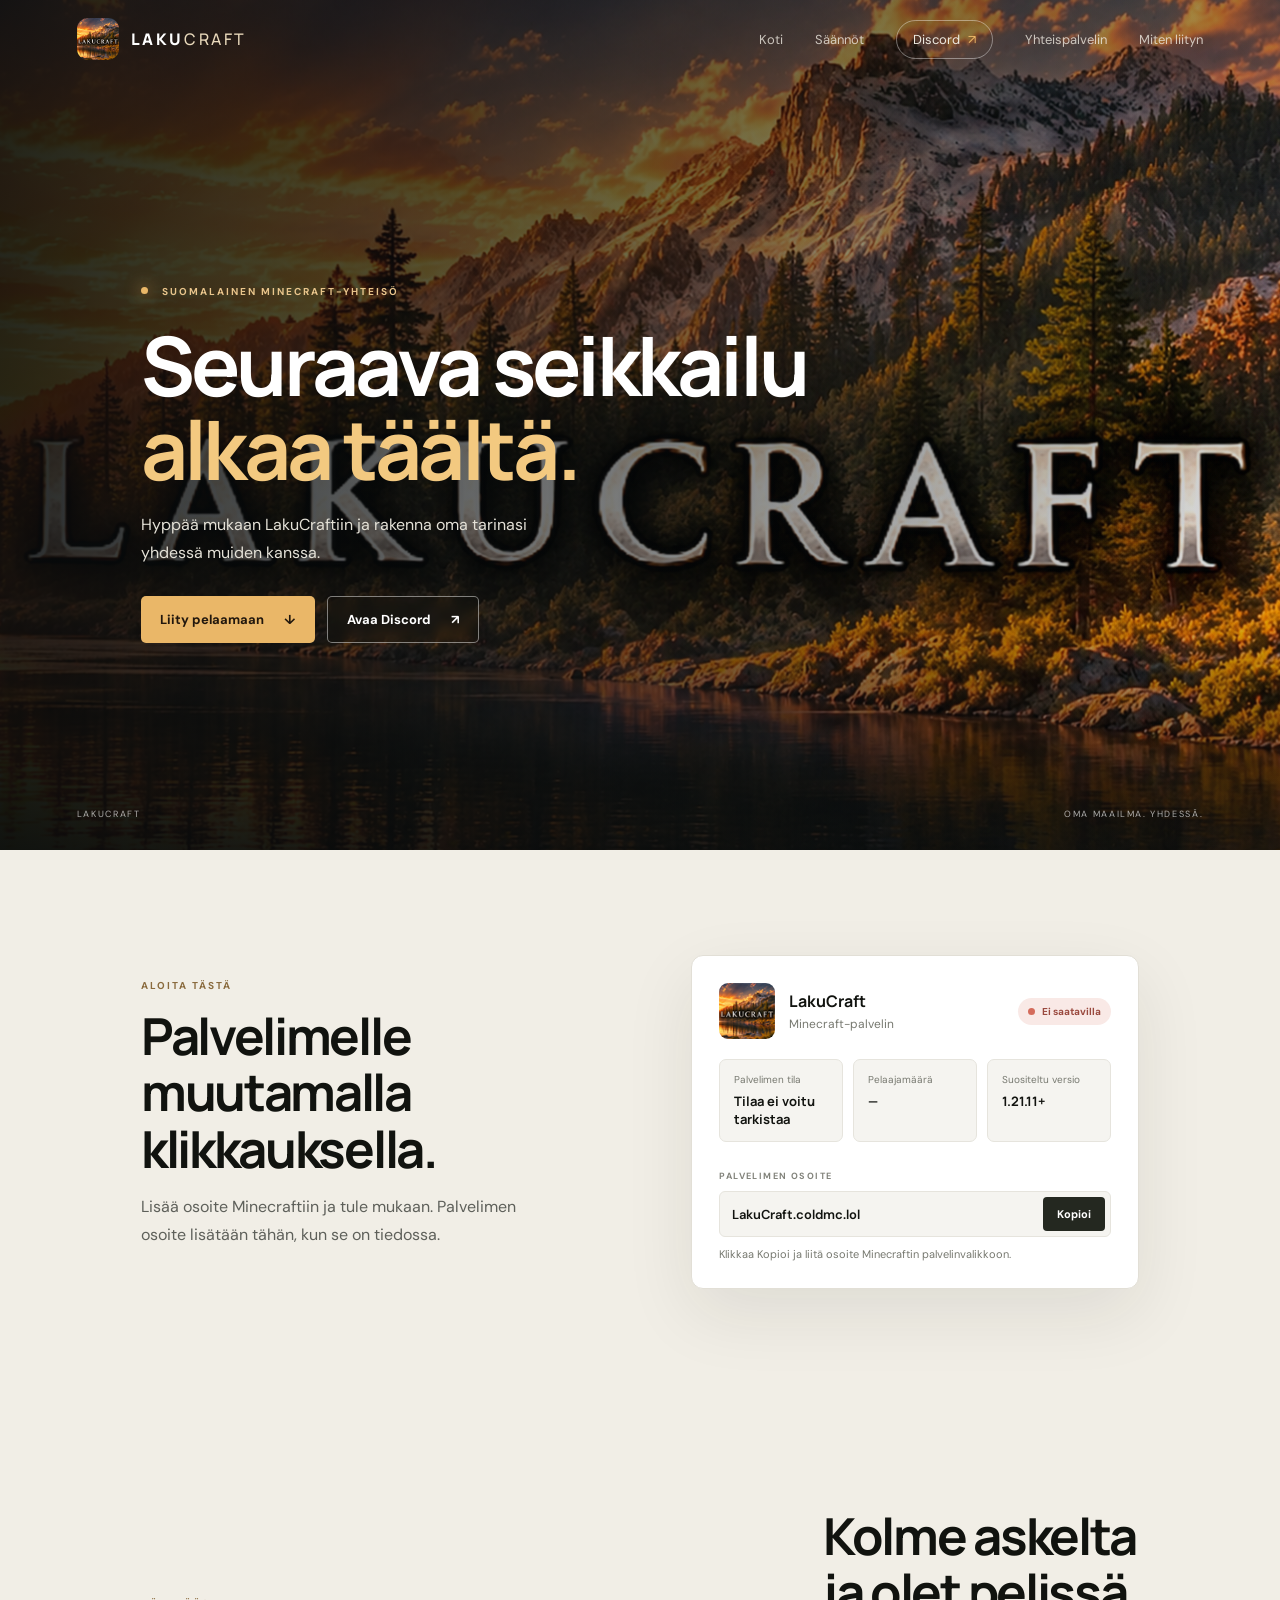
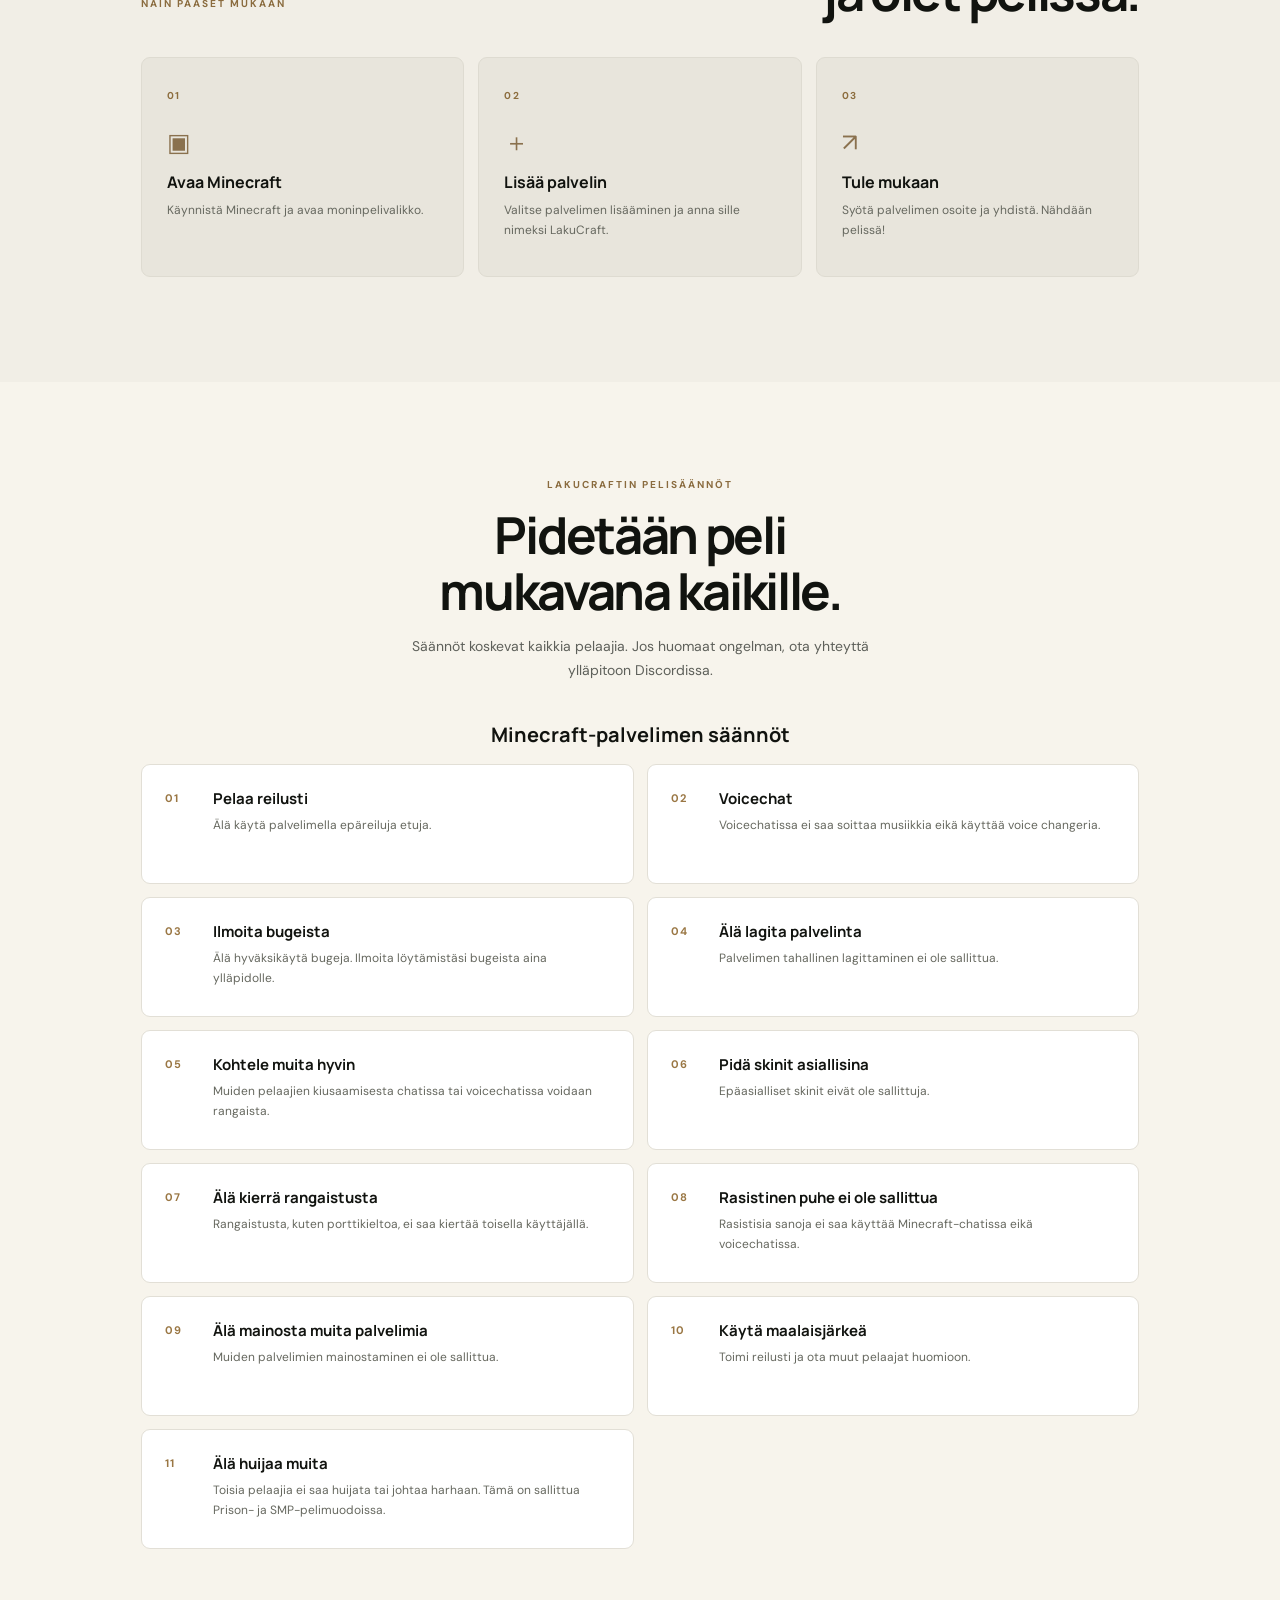
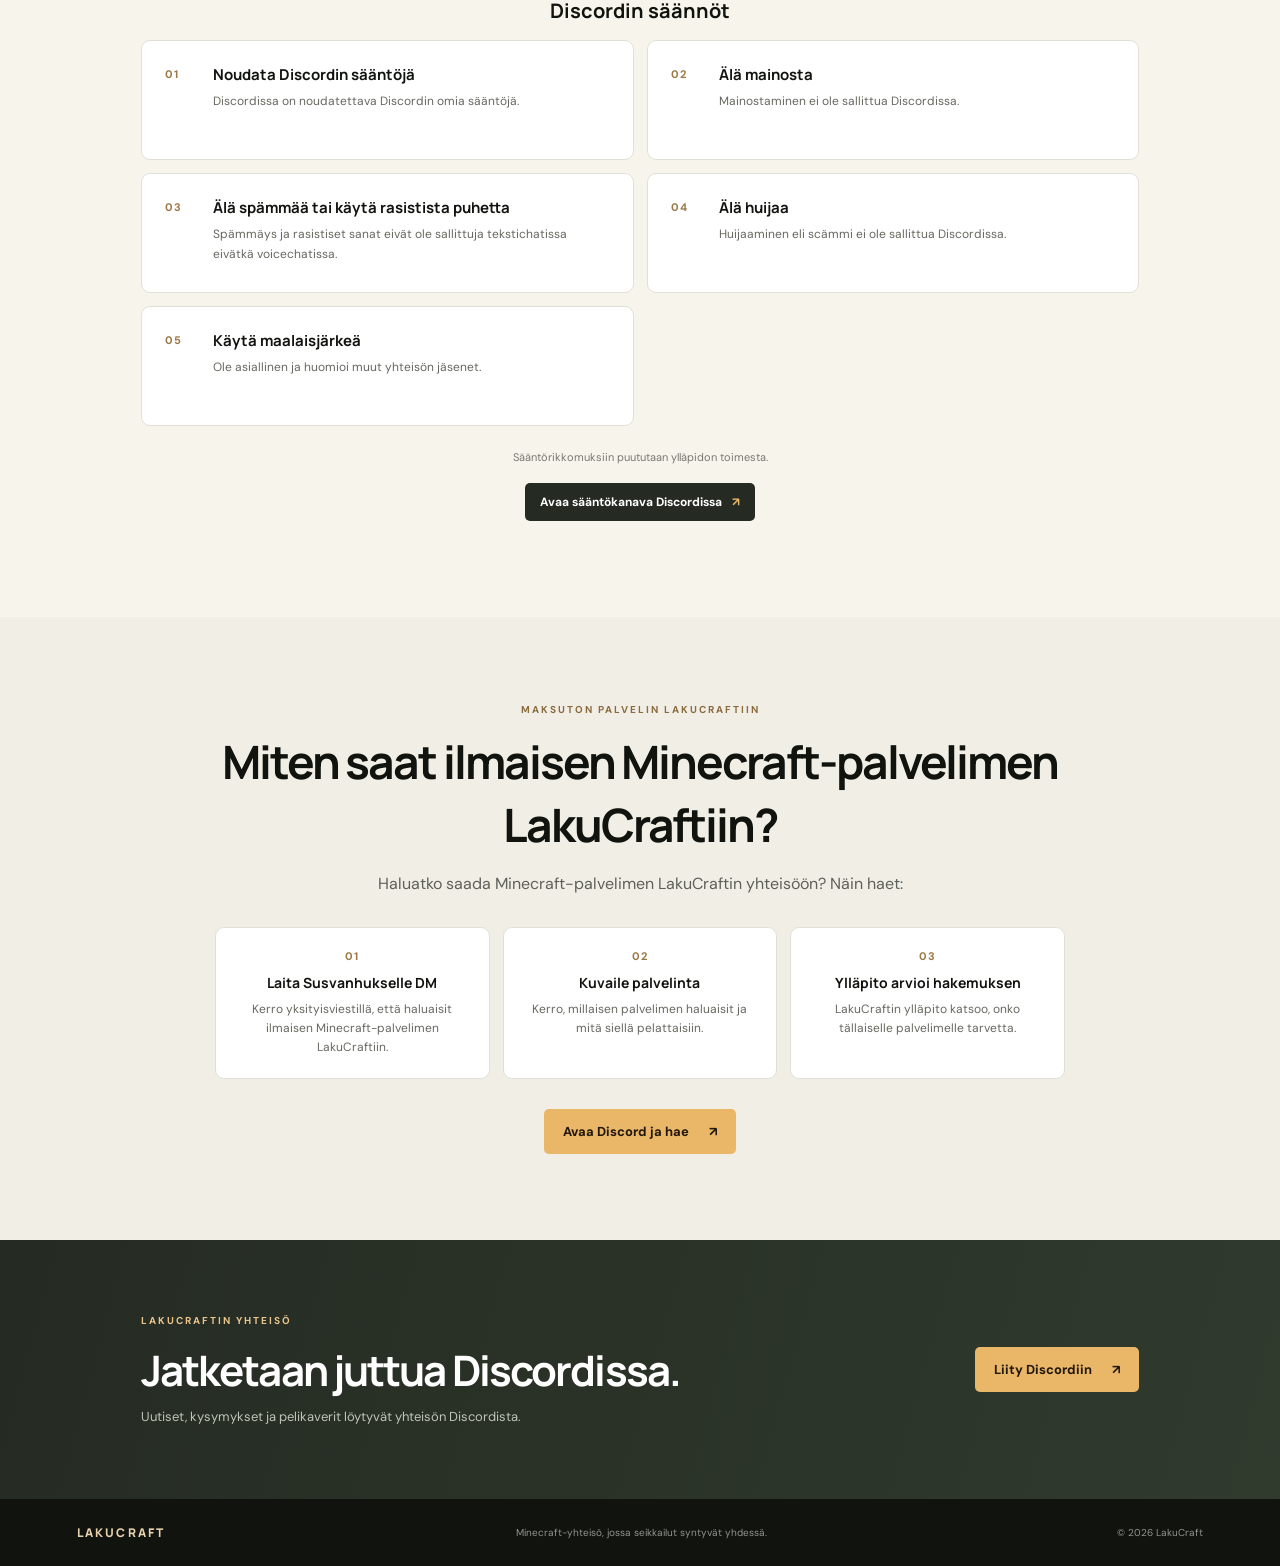
==== commit e9a03807: "Add files via upload" ====
--- a/index.html
+++ b/index.html
@@ -22,6 +22,7 @@
       <a href="index.html">Koti</a>
       <a href="saannot.html">Säännöt</a>
       <a class="nav-discord" href="https://discord.gg/cD8DBC7NC" target="_blank" rel="noopener noreferrer">Discord <span aria-hidden="true">↗</span></a>
+      <a href="#yhteispalvelin"><span class="nav-label-desktop">Yhteispalvelin</span><span class="nav-label-mobile">Yhteisö</span></a>
       <a href="liity.html"><span class="nav-label-desktop">Miten liityn</span><span class="nav-label-mobile">Miten liityn</span></a>
     </nav>
   </header>
@@ -116,15 +117,15 @@
 
     <section class="partnership-section" id="yhteispalvelin">
       <div class="partnership-content">
-        <p class="eyebrow eyebrow-dark">LAKUCRAFTIN YHTEISÖ</p>
-        <h2>Haluatko ehdottaa yhteispalvelinta?</h2>
-        <p class="partnership-intro">Näin voit ehdottaa uuden pelipalvelimen lisäämistä LakuCraftiin:</p>
+        <p class="eyebrow eyebrow-dark">MAKSUTON PALVELIN LAKUCRAFTIIN</p>
+        <h2>Miten saat ilmaisen Minecraft-palvelimen LakuCraftiin?</h2>
+        <p class="partnership-intro">Haluatko saada Minecraft-palvelimen LakuCraftin yhteisöön? Näin haet:</p>
         <ol class="partnership-steps">
-          <li><span>01</span><div><h3>Laita Susvanhukselle DM</h3><p>Kerro yksityisviestillä, että haluaisit yhteispalvelimen.</p></div></li>
-          <li><span>02</span><div><h3>Kuvaile palvelinta</h3><p>Kerro, millainen palvelin sinulla on mielessä.</p></div></li>
-          <li><span>03</span><div><h3>Ylläpito arvioi ehdotuksen</h3><p>LakuCraftin ylläpito katsoo, olisiko palvelimelle tarvetta.</p></div></li>
+          <li><span>01</span><div><h3>Laita Susvanhukselle DM</h3><p>Kerro yksityisviestillä, että haluaisit ilmaisen Minecraft-palvelimen LakuCraftiin.</p></div></li>
+          <li><span>02</span><div><h3>Kuvaile palvelinta</h3><p>Kerro, millaisen palvelimen haluaisit ja mitä siellä pelattaisiin.</p></div></li>
+          <li><span>03</span><div><h3>Ylläpito arvioi hakemuksen</h3><p>LakuCraftin ylläpito katsoo, onko tällaiselle palvelimelle tarvetta.</p></div></li>
         </ol>
-        <a class="button button-primary" href="https://discord.gg/cD8DBC7NC" target="_blank" rel="noopener noreferrer">Ota yhteyttä Discordissa <span aria-hidden="true">↗</span></a>
+        <a class="button button-primary" href="https://discord.gg/cD8DBC7NC" target="_blank" rel="noopener noreferrer">Avaa Discord ja hae <span aria-hidden="true">↗</span></a>
       </div>
     </section>
 
--- a/styles.css
+++ b/styles.css
@@ -3,8 +3,9 @@
 @media(prefers-reduced-motion:reduce){html{scroll-behavior:auto}*,*::before,*::after{transition:none!important}}
 .rules-section{background:#f7f4ec;color:var(--ink);padding:96px clamp(24px,11vw,170px)}.rules-heading{max-width:620px;margin-bottom:38px}.rules-heading h2{font-size:clamp(34px,4vw,51px);line-height:1.1;margin:16px 0}.rules-heading>p:last-child{max-width:480px;color:#5e605a;line-height:1.7;font-size:14px}.rules-category-title{font:700 20px Manrope,sans-serif;margin:0 0 16px}.rules-category-discord{margin-top:48px}.rules-grid{display:grid;grid-template-columns:repeat(2,minmax(0,1fr));gap:13px}.rule-card{display:flex;gap:18px;min-height:120px;padding:23px;background:#fff;border:1px solid #e2dfd6;border-radius:9px}.rule-card>span{flex:0 0 30px;color:#9a7744;font-size:11px;font-weight:700;letter-spacing:.12em;padding-top:3px}.rule-card h3{font:700 15px Manrope,sans-serif;margin:0 0 7px}.rule-card p{font-size:12px;line-height:1.65;color:#66685f;margin:0}.rules-note{margin:23px 0 0;color:#777970;font-size:11px;line-height:1.6}.rules-discord-link{display:inline-flex;align-items:center;gap:10px;margin-top:16px;padding:11px 15px;border-radius:5px;background:#252b23;color:#fff;font-size:12px;font-weight:700}.rules-discord-link:hover{background:#394632}.rules-discord-link span{color:var(--gold)}
 .rules-heading{text-align:center;margin-left:auto;margin-right:auto}.rules-heading>p:last-child{margin-left:auto;margin-right:auto}.rules-category-title{text-align:center}.rules-grid{max-width:1000px;margin-left:auto;margin-right:auto}.rules-note,.rules-discord-link{display:flex;width:max-content;max-width:100%;margin-left:auto;margin-right:auto}.server-stats{display:grid;grid-template-columns:repeat(3,minmax(0,1fr));gap:10px;margin-top:20px}.server-stats>div{padding:13px 14px;background:#f5f4f0;border:1px solid #e6e4dd;border-radius:7px;min-width:0}.server-stats span,.server-stats strong{display:block}.server-stats span{color:#777970;font-size:10px}.server-stats strong{margin-top:6px;font:700 13px Manrope,sans-serif;overflow-wrap:anywhere}.status-checking{background:#efeee9;color:#6c6c63}.status-checking i{background:#b0afa5}.status-online{background:#e9f4e8;color:#3d7345}.status-online i{background:#59a967}.status-offline{background:#f9e9e6;color:#9a493e}.status-offline i{background:#d46b5b}
-.partnership-section{background:#f1eee6;color:var(--ink);padding:86px 24px}.partnership-content{width:min(850px,100%);margin:0 auto;text-align:center}.partnership-content h2{font-size:clamp(30px,4vw,46px);margin:14px 0}.partnership-intro{color:#5e605a;line-height:1.7}.partnership-steps{display:grid;grid-template-columns:repeat(3,minmax(0,1fr));gap:13px;margin:30px 0;padding:0;list-style:none;text-align:left}.partnership-steps li{display:flex;gap:14px;padding:21px;background:#fff;border:1px solid #e2dfd6;border-radius:9px}.partnership-steps li>span{flex:0 0 26px;color:#9a7744;font-size:11px;font-weight:700;letter-spacing:.1em}.partnership-steps h3{font:700 14px Manrope,sans-serif;margin:0 0 8px}.partnership-steps p{color:#66685f;font-size:12px;line-height:1.6;margin:0}
+.partnership-section{background:#f1eee6;color:var(--ink);padding:86px 24px}.partnership-content{width:min(850px,100%);margin:0 auto;text-align:center}.partnership-content h2{font-size:clamp(30px,4vw,46px);margin:14px 0}.partnership-intro{color:#5e605a;line-height:1.7}.partnership-steps{display:grid;grid-template-columns:repeat(3,minmax(0,1fr));gap:13px;margin:30px auto;padding:0;list-style:none;text-align:center}.partnership-steps li{display:flex;flex-direction:column;align-items:center;gap:10px;padding:21px;background:#fff;border:1px solid #e2dfd6;border-radius:9px}.partnership-steps li>span{color:#9a7744;font-size:11px;font-weight:700;letter-spacing:.1em}.partnership-steps h3{font:700 14px Manrope,sans-serif;margin:0 0 8px}.partnership-steps p{color:#66685f;font-size:12px;line-height:1.6;margin:0}
 .nav-label-mobile{display:none}.inner-page .topbar{position:relative;background:#11130f}.standalone-page{min-height:calc(100svh - 140px)}.inner-page .rules-section{padding-top:82px;padding-bottom:90px}.page-title{font-size:clamp(34px,4vw,51px);line-height:1.1;margin:16px 0}.join-page .join-section{min-height:54vh}.standalone-steps{padding-top:80px;padding-bottom:85px}
 @media(max-width:760px){.rules-section{padding:74px 23px}.inner-page .rules-section{padding-top:58px;padding-bottom:70px}.rules-grid{grid-template-columns:1fr}.rule-card{min-height:0;padding:20px}.topbar{padding:0 16px}.brand span{display:none}.topbar nav{gap:10px;font-size:11px}.topbar nav>a[href="index.html"],.topbar nav>a[href="saannot.html"],.topbar nav>a[href="liity.html"]{display:inline-flex}.nav-label-desktop{display:none}.nav-label-mobile{display:inline}.join-page .join-section{min-height:0}.standalone-steps{padding:60px 23px}}
 @media(max-width:520px){.server-stats{grid-template-columns:1fr}.server-stats>div{display:flex;align-items:center;justify-content:space-between;gap:12px}.server-stats strong{margin-top:0;text-align:right}}
 @media(max-width:760px){.partnership-section{padding:65px 23px}.partnership-steps{grid-template-columns:1fr}.partnership-steps li{padding:18px}}
+@media(max-width:760px){.topbar nav>a[href="#yhteispalvelin"],.topbar nav>a[href="index.html#yhteispalvelin"]{display:inline-flex}}
